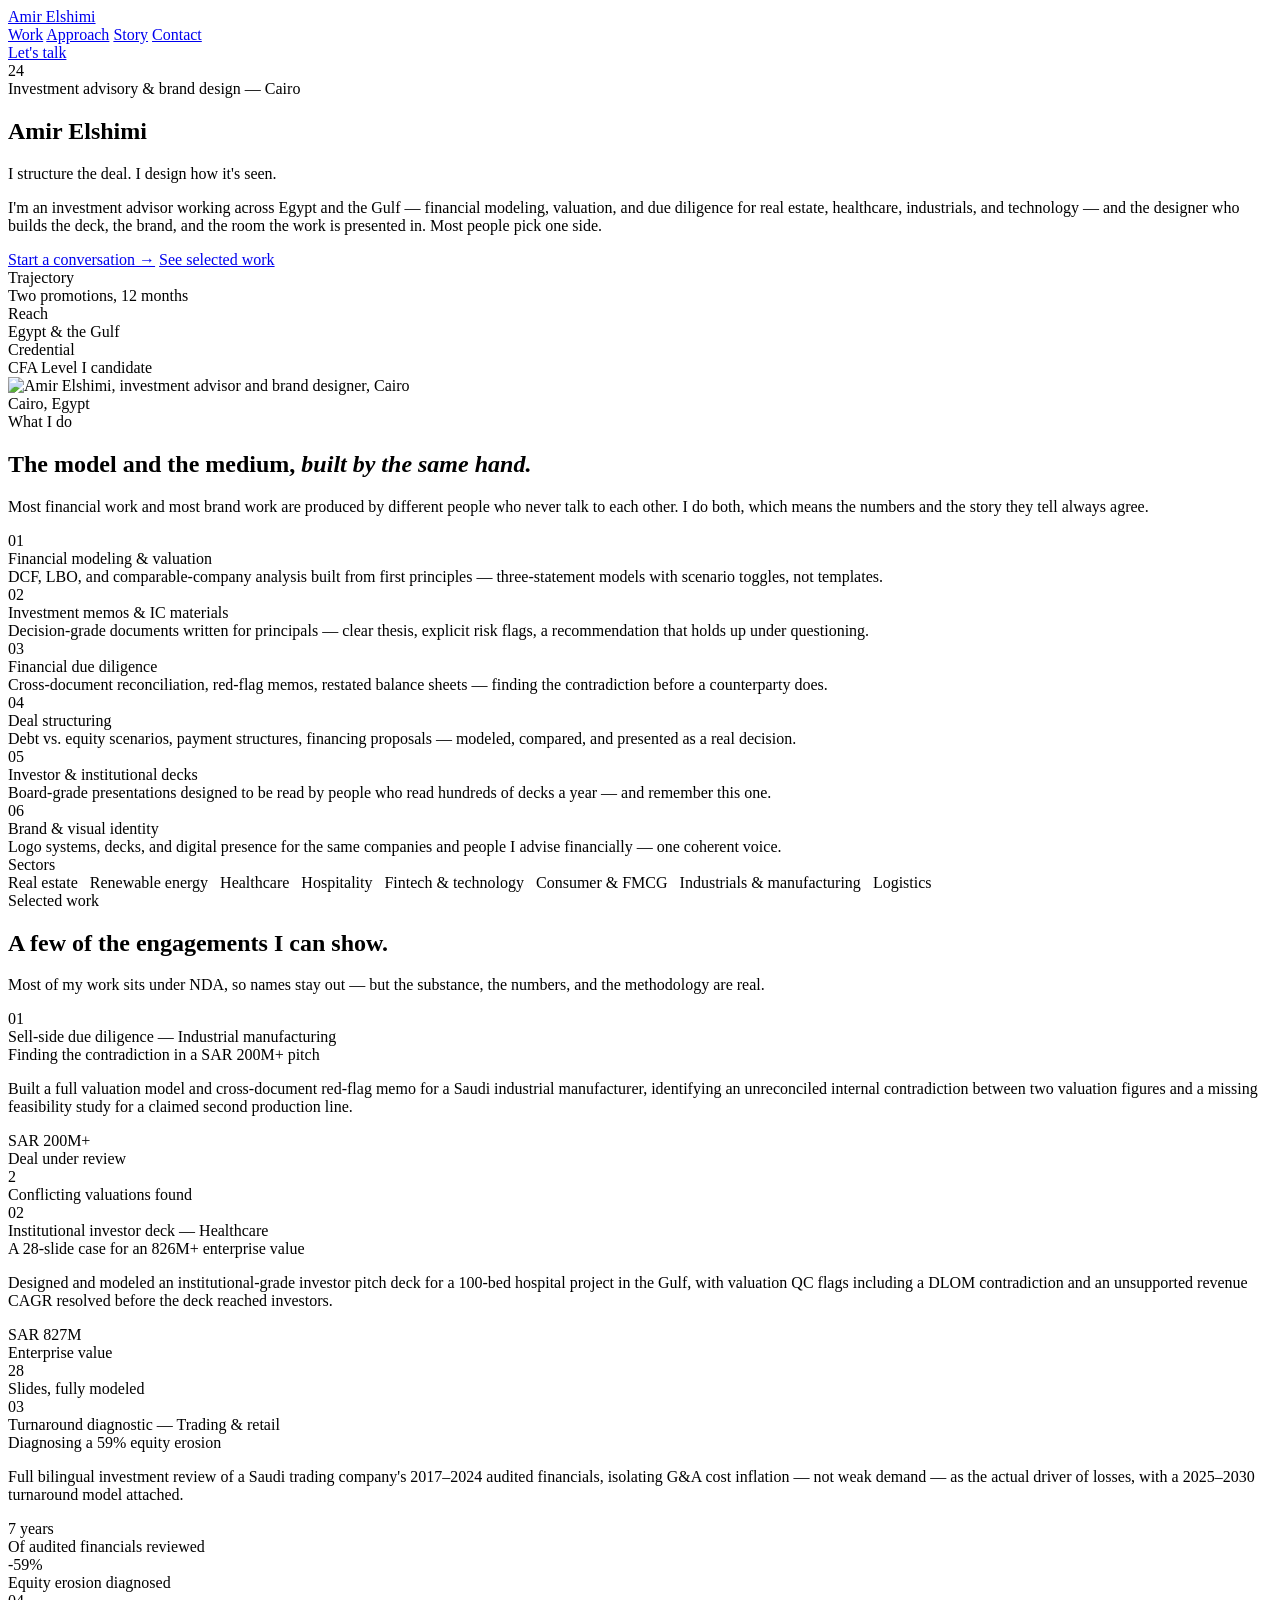
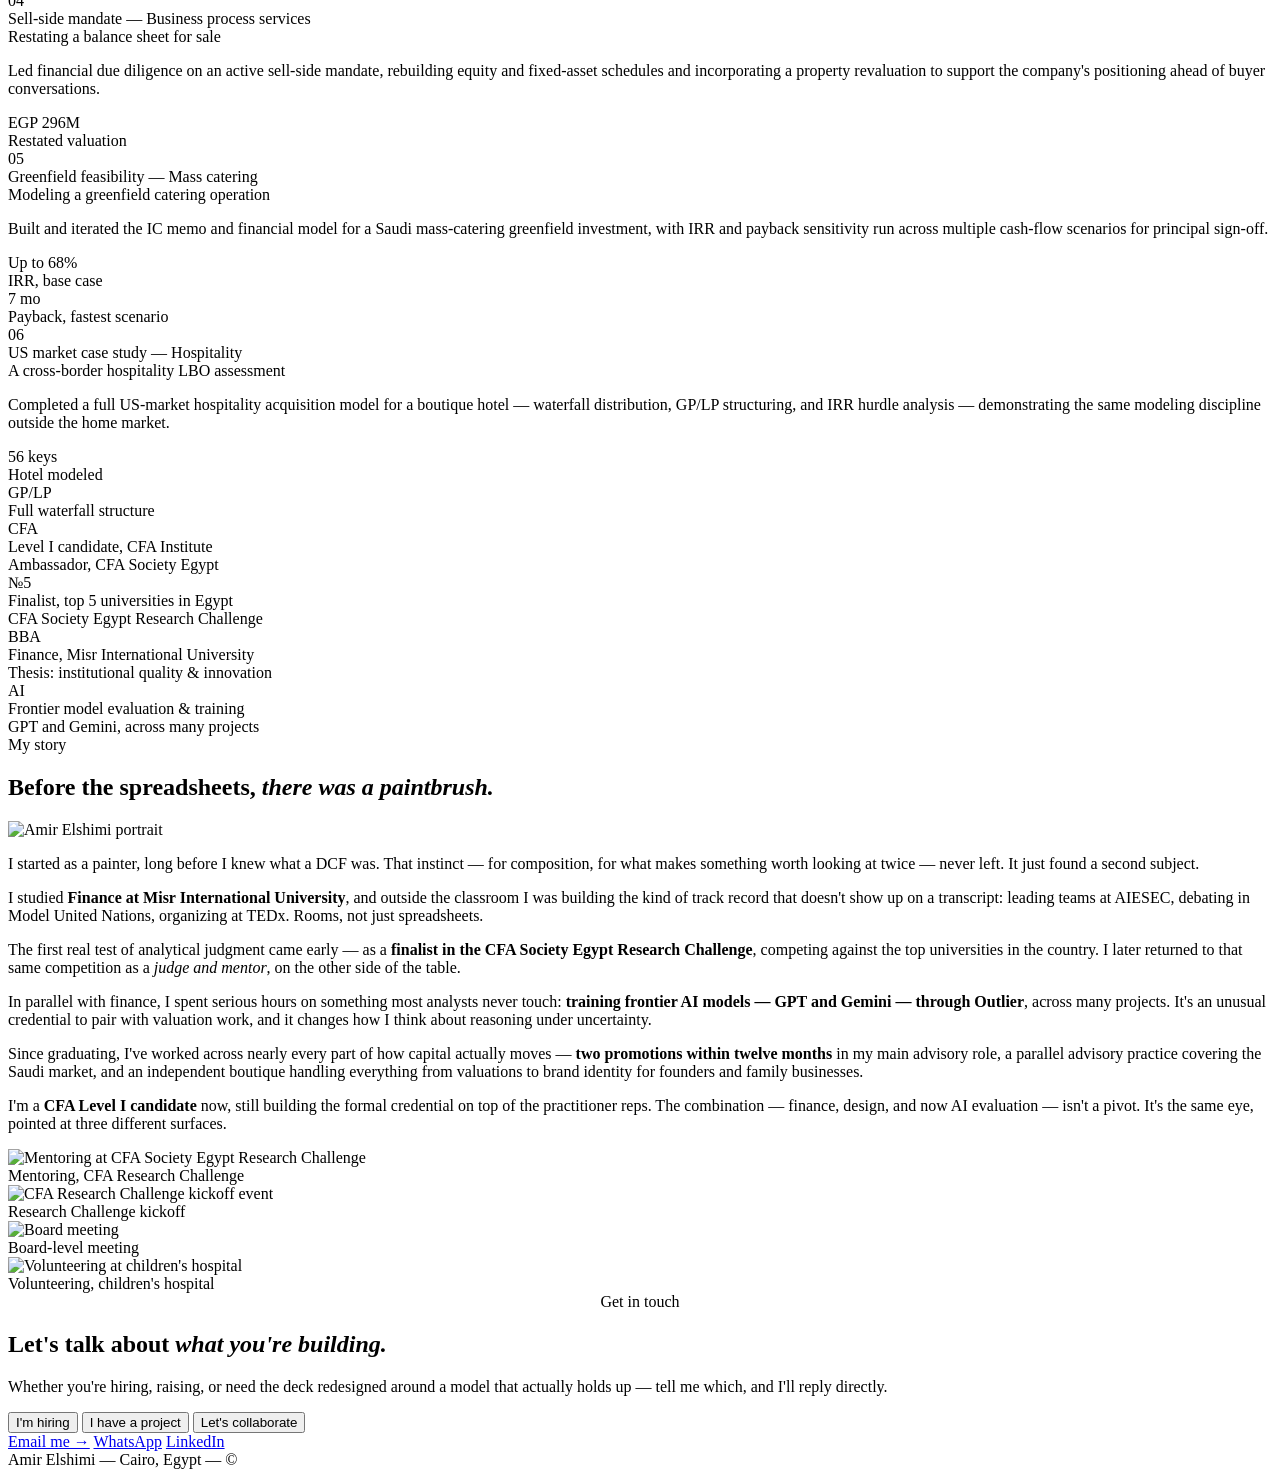
==== index.html @ 5083401e "Add files via upload" ====
<!DOCTYPE html>
<html lang="en">
<head>
<meta charset="UTF-8">
<meta name="viewport" content="width=device-width, initial-scale=1.0">
<title>Amir Elshimi — Investment Advisory & Brand Design</title>
<meta name="description" content="Amir Elshimi — investment advisor and brand designer based in Cairo. Financial modeling, valuation, due diligence, and visual identity for the same deliverable. CFA Level I candidate.">
<meta property="og:title" content="Amir Elshimi — Investment Advisory & Brand Design">
<meta property="og:description" content="I structure the deal. I design how it's seen.">
<meta property="og:image" content="assets/img/hero-main.jpg">
<meta name="theme-color" content="#0B1F17">
<link rel="stylesheet" href="assets/style.css">
<script type="application/ld+json">
{
  "@context": "https://schema.org",
  "@type": "Person",
  "name": "Amir Elshimi",
  "jobTitle": "Senior Investment Advisor & Brand Designer",
  "url": "https://amirelshimi.com",
  "image": "assets/img/hero-main.jpg",
  "alumniOf": "Misr International University",
  "knowsAbout": ["Financial Modeling", "Valuation", "Investment Due Diligence", "Brand Design", "CFA"],
  "address": { "@type": "PostalAddress", "addressLocality": "Cairo", "addressCountry": "EG" }
}
</script>
</head>
<body>

<div class="grain"></div>

<header class="site-nav" id="siteNav">
  <div class="wrap nav-inner">
    <a href="#top" class="nav-mark">Amir Elshimi</a>
    <nav class="nav-links">
      <a href="#work">Work</a>
      <a href="#approach">Approach</a>
      <a href="#story">Story</a>
      <a href="#contact">Contact</a>
    </nav>
    <a href="#contact" class="nav-cta">Let's talk</a>
  </div>
</header>

<!-- ============================= HERO ============================= -->
<section class="hero" id="top">
  <div class="hero-ghost-num">24</div>
  <div class="wrap hero-grid">
    <div class="hero-copy">
      <div class="hero-eyebrow reveal">Investment advisory &amp; brand design — Cairo</div>
      <h1 class="hero-name">
        <span class="line"><span>Amir</span></span>
        <span class="line"><span>Elshimi</span></span>
      </h1>
      <p class="hero-sub reveal">I structure the deal. I design how it's seen.</p>
      <p class="hero-desc reveal">
        I'm an investment advisor working across Egypt and the Gulf — financial
        modeling, valuation, and due diligence for real estate, healthcare,
        industrials, and technology — and the designer who builds the deck,
        the brand, and the room the work is presented in. Most people pick one side.
      </p>
      <div class="hero-actions reveal">
        <a href="#contact" class="btn-primary">Start a conversation →</a>
        <a href="#work" class="btn-ghost">See selected work</a>
      </div>
      <div class="hero-stats reveal">
        <div class="hero-stat">
          <div class="hero-stat-label">Trajectory</div>
          <div class="hero-stat-value">Two promotions, 12 months</div>
        </div>
        <div class="hero-stat">
          <div class="hero-stat-label">Reach</div>
          <div class="hero-stat-value">Egypt &amp; the Gulf</div>
        </div>
        <div class="hero-stat">
          <div class="hero-stat-label">Credential</div>
          <div class="hero-stat-value">CFA Level I candidate</div>
        </div>
      </div>
    </div>

    <div class="hero-photo-wrap reveal" id="heroPhotoWrap">
      <div class="hero-photo-frame" id="heroPhotoFrame">
        <img src="assets/img/hero-main.jpg" alt="Amir Elshimi, investment advisor and brand designer, Cairo">
        <div class="frame-edge"></div>
      </div>
      <div class="hero-photo-tag">Cairo, Egypt</div>
    </div>
  </div>
</section>

<!-- ============================= WHAT I DO ============================= -->
<section id="approach">
  <div class="wrap">
    <div class="section-label reveal">What I do</div>
    <h2 class="section-title reveal">The model and the medium, <em>built by the same hand.</em></h2>
    <p class="section-intro reveal">
      Most financial work and most brand work are produced by different people who never
      talk to each other. I do both, which means the numbers and the story they tell
      always agree.
    </p>

    <div class="capability-grid reveal">
      <div class="cap-card">
        <div class="cap-num">01</div>
        <div class="cap-title">Financial modeling &amp; valuation</div>
        <div class="cap-desc">DCF, LBO, and comparable-company analysis built from first principles — three-statement models with scenario toggles, not templates.</div>
      </div>
      <div class="cap-card">
        <div class="cap-num">02</div>
        <div class="cap-title">Investment memos &amp; IC materials</div>
        <div class="cap-desc">Decision-grade documents written for principals — clear thesis, explicit risk flags, a recommendation that holds up under questioning.</div>
      </div>
      <div class="cap-card">
        <div class="cap-num">03</div>
        <div class="cap-title">Financial due diligence</div>
        <div class="cap-desc">Cross-document reconciliation, red-flag memos, restated balance sheets — finding the contradiction before a counterparty does.</div>
      </div>
      <div class="cap-card">
        <div class="cap-num">04</div>
        <div class="cap-title">Deal structuring</div>
        <div class="cap-desc">Debt vs. equity scenarios, payment structures, financing proposals — modeled, compared, and presented as a real decision.</div>
      </div>
      <div class="cap-card">
        <div class="cap-num">05</div>
        <div class="cap-title">Investor &amp; institutional decks</div>
        <div class="cap-desc">Board-grade presentations designed to be read by people who read hundreds of decks a year — and remember this one.</div>
      </div>
      <div class="cap-card">
        <div class="cap-num">06</div>
        <div class="cap-title">Brand &amp; visual identity</div>
        <div class="cap-desc">Logo systems, decks, and digital presence for the same companies and people I advise financially — one coherent voice.</div>
      </div>
    </div>

    <div class="sector-row reveal">
      <div style="width:100%">
        <div class="sector-row-heading">Sectors</div>
        <div style="display:flex; flex-wrap:wrap; gap:12px;">
          <span class="sector-chip">Real estate</span>
          <span class="sector-chip">Renewable energy</span>
          <span class="sector-chip">Healthcare</span>
          <span class="sector-chip">Hospitality</span>
          <span class="sector-chip">Fintech &amp; technology</span>
          <span class="sector-chip">Consumer &amp; FMCG</span>
          <span class="sector-chip">Industrials &amp; manufacturing</span>
          <span class="sector-chip">Logistics</span>
        </div>
      </div>
    </div>
  </div>
</section>

<!-- ============================= SELECTED WORK ============================= -->
<section id="work" class="work-section">
  <div class="wrap">
    <div class="section-label reveal">Selected work</div>
    <h2 class="section-title reveal">A few of the engagements I can show.</h2>
    <p class="section-intro reveal">
      Most of my work sits under NDA, so names stay out — but the substance,
      the numbers, and the methodology are real.
    </p>

    <div class="work-grid">
      <div class="work-row reveal">
        <div class="work-index">01</div>
        <div class="work-meta">
          <div class="work-tag">Sell-side due diligence — Industrial manufacturing</div>
          <div class="work-title">Finding the contradiction in a SAR 200M+ pitch</div>
        </div>
        <div class="work-body">
          <p class="work-desc">Built a full valuation model and cross-document red-flag memo for a Saudi industrial manufacturer, identifying an unreconciled internal contradiction between two valuation figures and a missing feasibility study for a claimed second production line.</p>
          <div class="work-figures">
            <div><div class="work-figure-num">SAR 200M+</div><div class="work-figure-label">Deal under review</div></div>
            <div><div class="work-figure-num">2</div><div class="work-figure-label">Conflicting valuations found</div></div>
          </div>
        </div>
      </div>

      <div class="work-row reveal">
        <div class="work-index">02</div>
        <div class="work-meta">
          <div class="work-tag">Institutional investor deck — Healthcare</div>
          <div class="work-title">A 28-slide case for an 826M+ enterprise value</div>
        </div>
        <div class="work-body">
          <p class="work-desc">Designed and modeled an institutional-grade investor pitch deck for a 100-bed hospital project in the Gulf, with valuation QC flags including a DLOM contradiction and an unsupported revenue CAGR resolved before the deck reached investors.</p>
          <div class="work-figures">
            <div><div class="work-figure-num">SAR 827M</div><div class="work-figure-label">Enterprise value</div></div>
            <div><div class="work-figure-num">28</div><div class="work-figure-label">Slides, fully modeled</div></div>
          </div>
        </div>
      </div>

      <div class="work-row reveal">
        <div class="work-index">03</div>
        <div class="work-meta">
          <div class="work-tag">Turnaround diagnostic — Trading &amp; retail</div>
          <div class="work-title">Diagnosing a 59% equity erosion</div>
        </div>
        <div class="work-body">
          <p class="work-desc">Full bilingual investment review of a Saudi trading company's 2017–2024 audited financials, isolating G&amp;A cost inflation — not weak demand — as the actual driver of losses, with a 2025–2030 turnaround model attached.</p>
          <div class="work-figures">
            <div><div class="work-figure-num">7 years</div><div class="work-figure-label">Of audited financials reviewed</div></div>
            <div><div class="work-figure-num">-59%</div><div class="work-figure-label">Equity erosion diagnosed</div></div>
          </div>
        </div>
      </div>

      <div class="work-row reveal">
        <div class="work-index">04</div>
        <div class="work-meta">
          <div class="work-tag">Sell-side mandate — Business process services</div>
          <div class="work-title">Restating a balance sheet for sale</div>
        </div>
        <div class="work-body">
          <p class="work-desc">Led financial due diligence on an active sell-side mandate, rebuilding equity and fixed-asset schedules and incorporating a property revaluation to support the company's positioning ahead of buyer conversations.</p>
          <div class="work-figures">
            <div><div class="work-figure-num">EGP 296M</div><div class="work-figure-label">Restated valuation</div></div>
          </div>
        </div>
      </div>

      <div class="work-row reveal">
        <div class="work-index">05</div>
        <div class="work-meta">
          <div class="work-tag">Greenfield feasibility — Mass catering</div>
          <div class="work-title">Modeling a greenfield catering operation</div>
        </div>
        <div class="work-body">
          <p class="work-desc">Built and iterated the IC memo and financial model for a Saudi mass-catering greenfield investment, with IRR and payback sensitivity run across multiple cash-flow scenarios for principal sign-off.</p>
          <div class="work-figures">
            <div><div class="work-figure-num">Up to 68%</div><div class="work-figure-label">IRR, base case</div></div>
            <div><div class="work-figure-num">7 mo</div><div class="work-figure-label">Payback, fastest scenario</div></div>
          </div>
        </div>
      </div>

      <div class="work-row reveal">
        <div class="work-index">06</div>
        <div class="work-meta">
          <div class="work-tag">US market case study — Hospitality</div>
          <div class="work-title">A cross-border hospitality LBO assessment</div>
        </div>
        <div class="work-body">
          <p class="work-desc">Completed a full US-market hospitality acquisition model for a boutique hotel — waterfall distribution, GP/LP structuring, and IRR hurdle analysis — demonstrating the same modeling discipline outside the home market.</p>
          <div class="work-figures">
            <div><div class="work-figure-num">56 keys</div><div class="work-figure-label">Hotel modeled</div></div>
            <div><div class="work-figure-num">GP/LP</div><div class="work-figure-label">Full waterfall structure</div></div>
          </div>
        </div>
      </div>
    </div>
  </div>
</section>

<!-- ============================= CREDENTIALS ============================= -->
<section class="cred-strip">
  <div class="wrap">
    <div class="cred-row">
      <div class="cred-item reveal">
        <div class="cred-icon">CFA</div>
        <div class="cred-text">Level I candidate, CFA Institute<br>Ambassador, CFA Society Egypt</div>
      </div>
      <div class="cred-item reveal">
        <div class="cred-icon">№5</div>
        <div class="cred-text">Finalist, top 5 universities in Egypt<br>CFA Society Egypt Research Challenge</div>
      </div>
      <div class="cred-item reveal">
        <div class="cred-icon">BBA</div>
        <div class="cred-text">Finance, Misr International University<br>Thesis: institutional quality &amp; innovation</div>
      </div>
      <div class="cred-item reveal">
        <div class="cred-icon">AI</div>
        <div class="cred-text">Frontier model evaluation &amp; training<br>GPT and Gemini, across many projects</div>
      </div>
    </div>
  </div>
</section>

<!-- ============================= STORY ============================= -->
<section id="story" class="story-section">
  <div class="wrap">
    <div class="section-label reveal">My story</div>
    <h2 class="section-title reveal">Before the spreadsheets, <em>there was a paintbrush.</em></h2>

    <div class="story-layout">
      <div class="story-photo reveal">
        <img src="assets/img/portrait-crossed-arms.jpg" alt="Amir Elshimi portrait">
      </div>
      <div class="story-text reveal">
        <p>I started as a painter, long before I knew what a DCF was. That instinct — for composition, for what makes something worth looking at twice — never left. It just found a second subject.</p>
        <p>I studied <strong>Finance at Misr International University</strong>, and outside the classroom I was building the kind of track record that doesn't show up on a transcript: leading teams at AIESEC, debating in Model United Nations, organizing at TEDx. Rooms, not just spreadsheets.</p>
        <p>The first real test of analytical judgment came early — as a <strong>finalist in the CFA Society Egypt Research Challenge</strong>, competing against the top universities in the country. I later returned to that same competition as a <em>judge and mentor</em>, on the other side of the table.</p>
        <p>In parallel with finance, I spent serious hours on something most analysts never touch: <strong>training frontier AI models — GPT and Gemini — through Outlier</strong>, across many projects. It's an unusual credential to pair with valuation work, and it changes how I think about reasoning under uncertainty.</p>
        <p>Since graduating, I've worked across nearly every part of how capital actually moves — <strong>two promotions within twelve months</strong> in my main advisory role, a parallel advisory practice covering the Saudi market, and an independent boutique handling everything from valuations to brand identity for founders and family businesses.</p>
        <p>I'm a <strong>CFA Level I candidate</strong> now, still building the formal credential on top of the practitioner reps. The combination — finance, design, and now AI evaluation — isn't a pivot. It's the same eye, pointed at three different surfaces.</p>
      </div>
    </div>

    <div class="story-gallery">
      <div>
        <img src="assets/img/story-cfa-mentor.jpg" alt="Mentoring at CFA Society Egypt Research Challenge">
        <div class="story-gallery-cap">Mentoring, CFA Research Challenge</div>
      </div>
      <div>
        <img src="assets/img/story-cfa-kickoff.jpg" alt="CFA Research Challenge kickoff event">
        <div class="story-gallery-cap">Research Challenge kickoff</div>
      </div>
      <div>
        <img src="assets/img/story-board-meeting.jpg" alt="Board meeting">
        <div class="story-gallery-cap">Board-level meeting</div>
      </div>
      <div>
        <img src="assets/img/story-volunteer.jpg" alt="Volunteering at children's hospital">
        <div class="story-gallery-cap">Volunteering, children's hospital</div>
      </div>
    </div>
  </div>
</section>

<!-- ============================= CONTACT ============================= -->
<section class="contact-section" id="contact">
  <div class="wrap">
    <div class="section-label reveal" style="justify-content:center; display:flex;">Get in touch</div>
    <h2 class="contact-title reveal">Let's talk about <em>what you're building.</em></h2>
    <p class="contact-sub reveal">Whether you're hiring, raising, or need the deck redesigned around a model that actually holds up — tell me which, and I'll reply directly.</p>

    <div class="intent-row reveal">
      <button class="intent-btn" data-intent="hiring">I'm hiring</button>
      <button class="intent-btn" data-intent="project">I have a project</button>
      <button class="intent-btn" data-intent="collab">Let's collaborate</button>
    </div>

    <div class="contact-actions reveal">
      <a href="mailto:amirelshimi.eg@gmail.com" class="btn-primary" id="emailBtn">Email me →</a>
      <a href="https://wa.me/201015915597" class="btn-ghost" target="_blank" rel="noopener">WhatsApp</a>
      <a href="https://www.linkedin.com/in/amir-elshimi-306a02215" class="btn-ghost" target="_blank" rel="noopener">LinkedIn</a>
    </div>
  </div>
</section>

<footer>
  <div class="wrap">
    Amir Elshimi — Cairo, Egypt — © <span id="year"></span>
  </div>
</footer>

<script src="assets/main.js"></script>
</body>
</html>
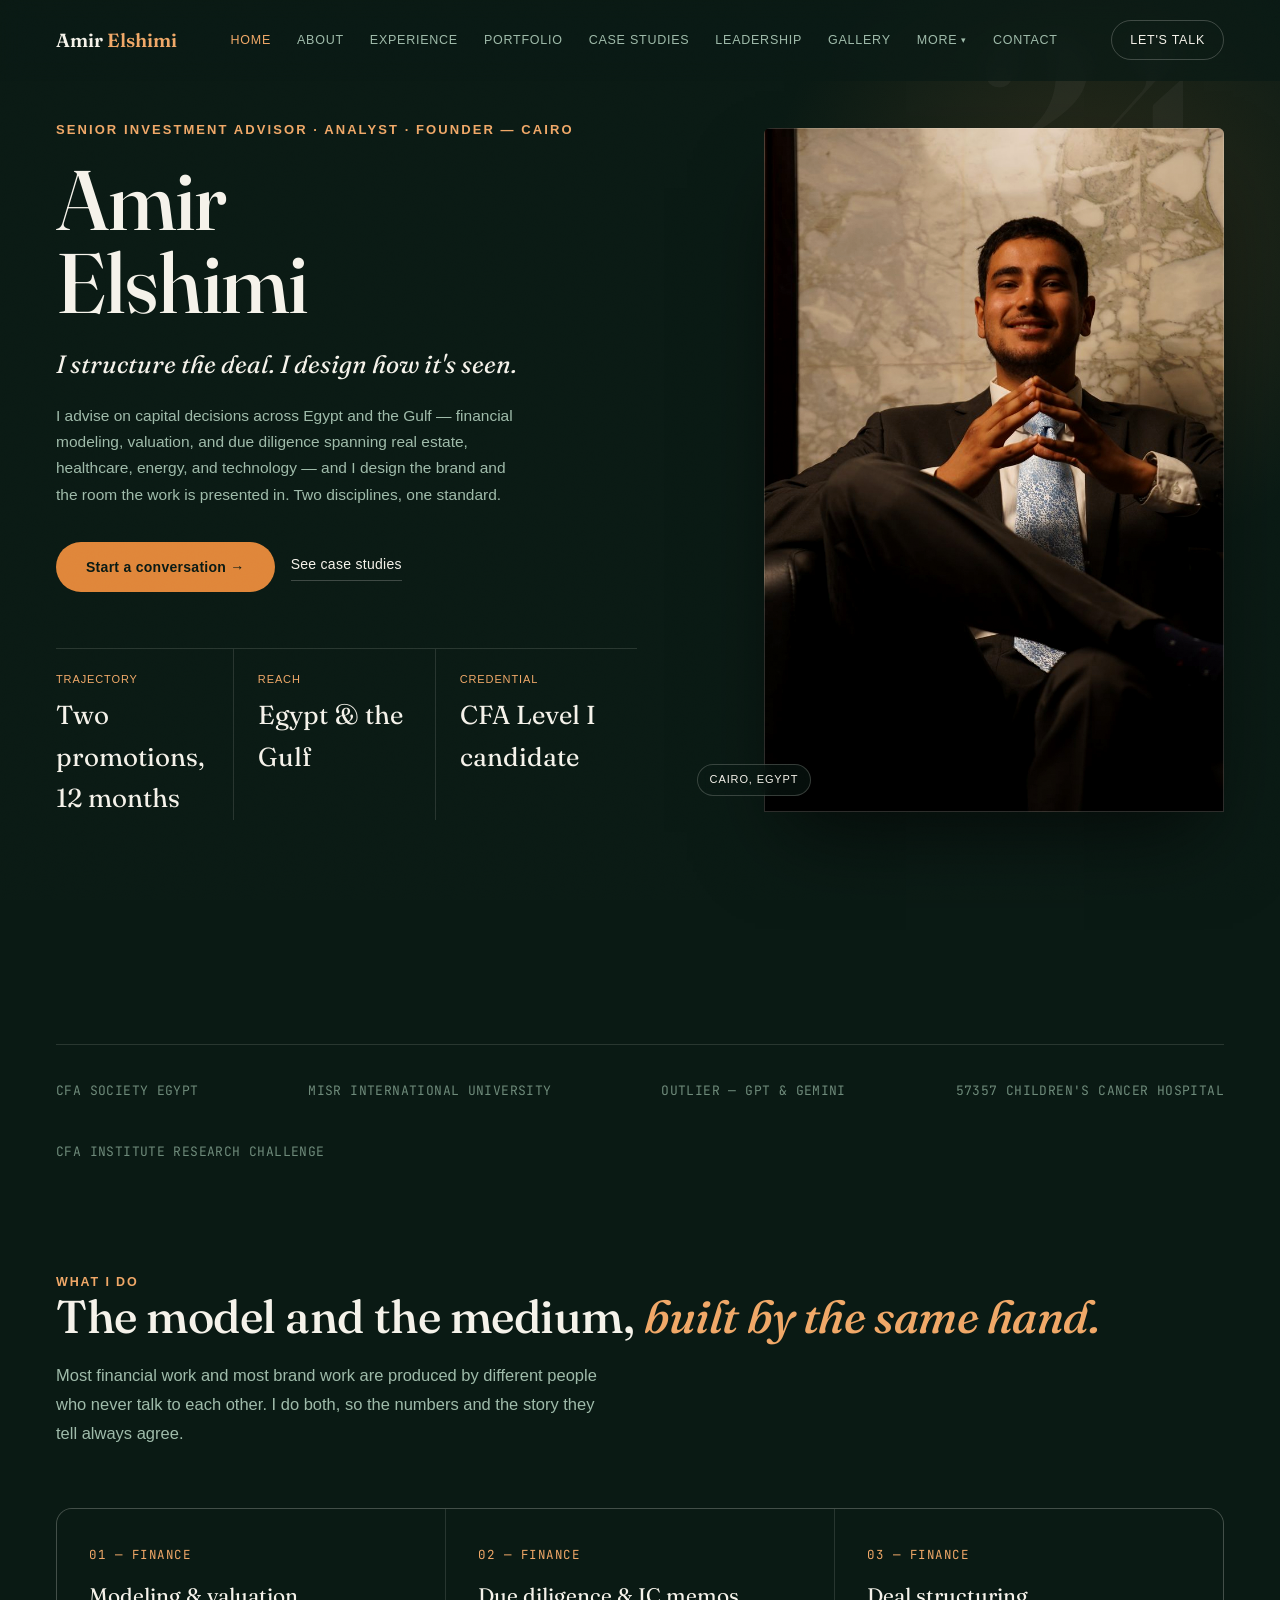
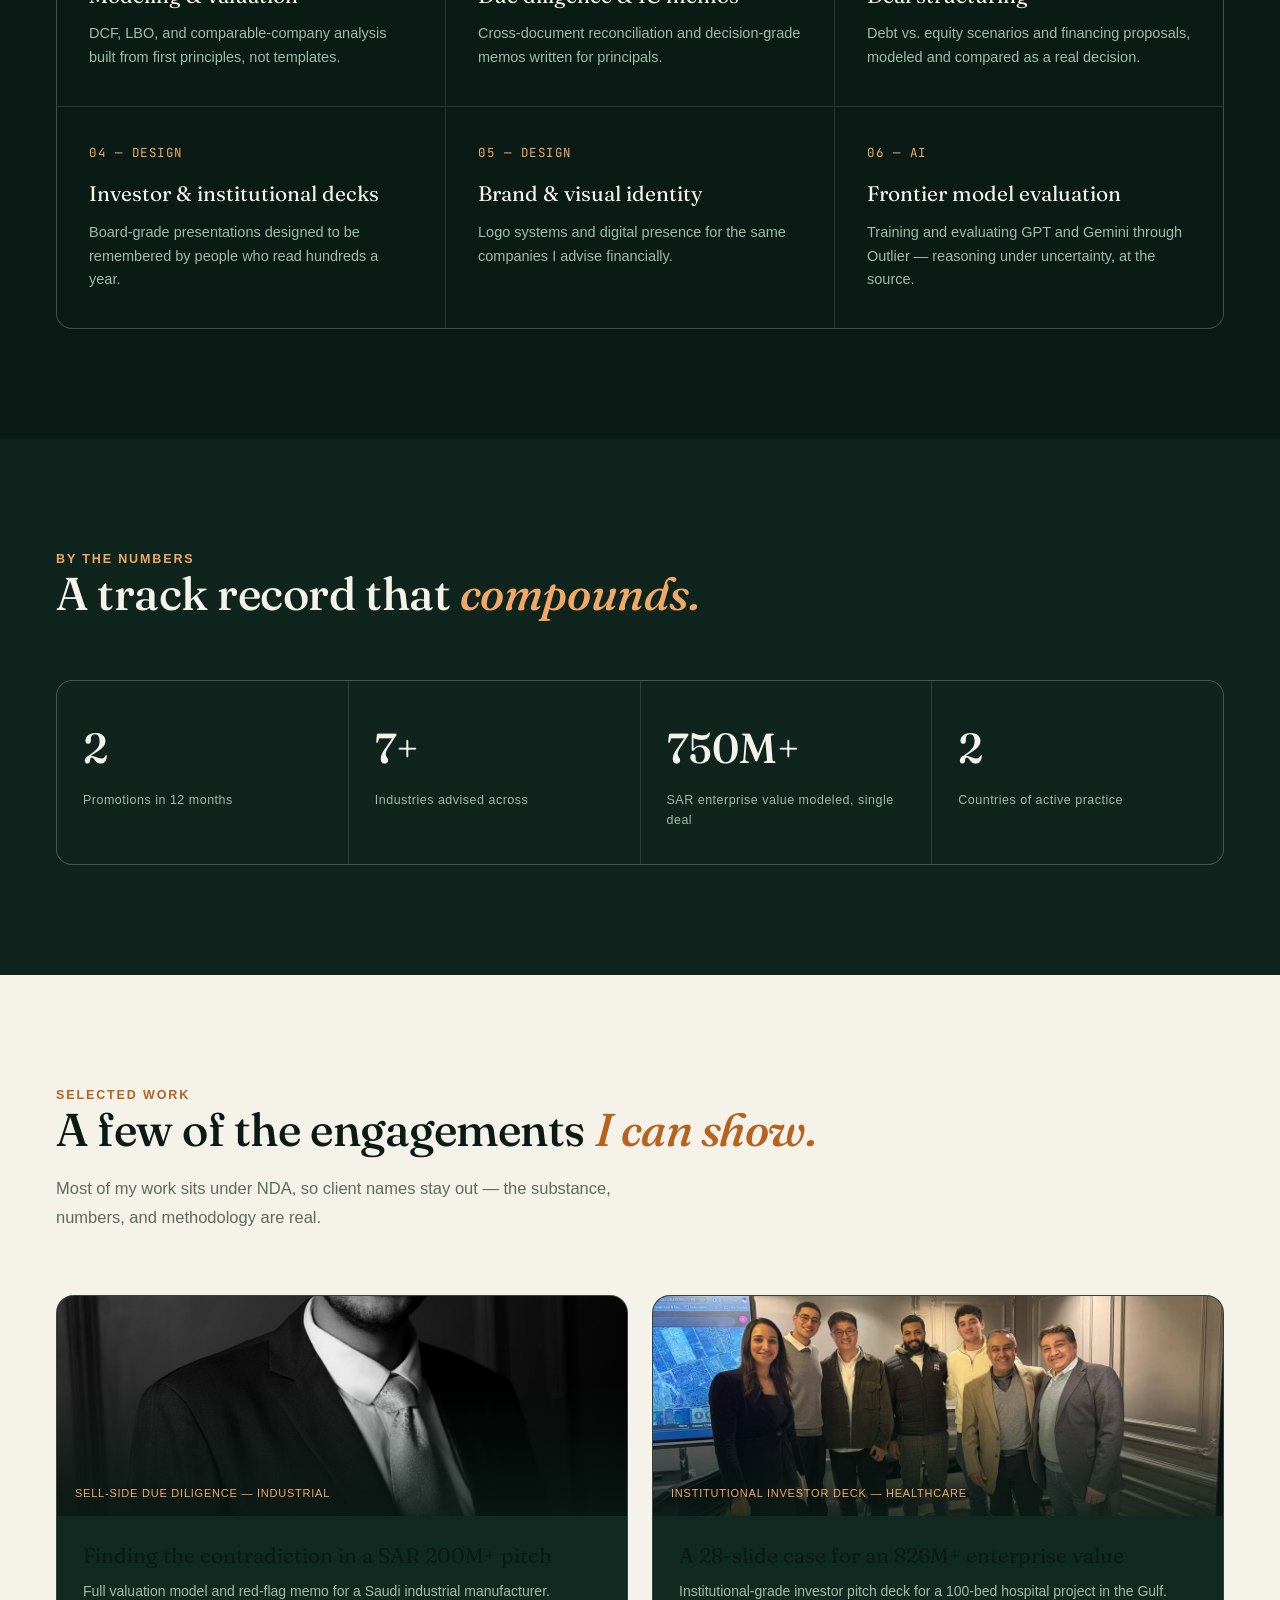
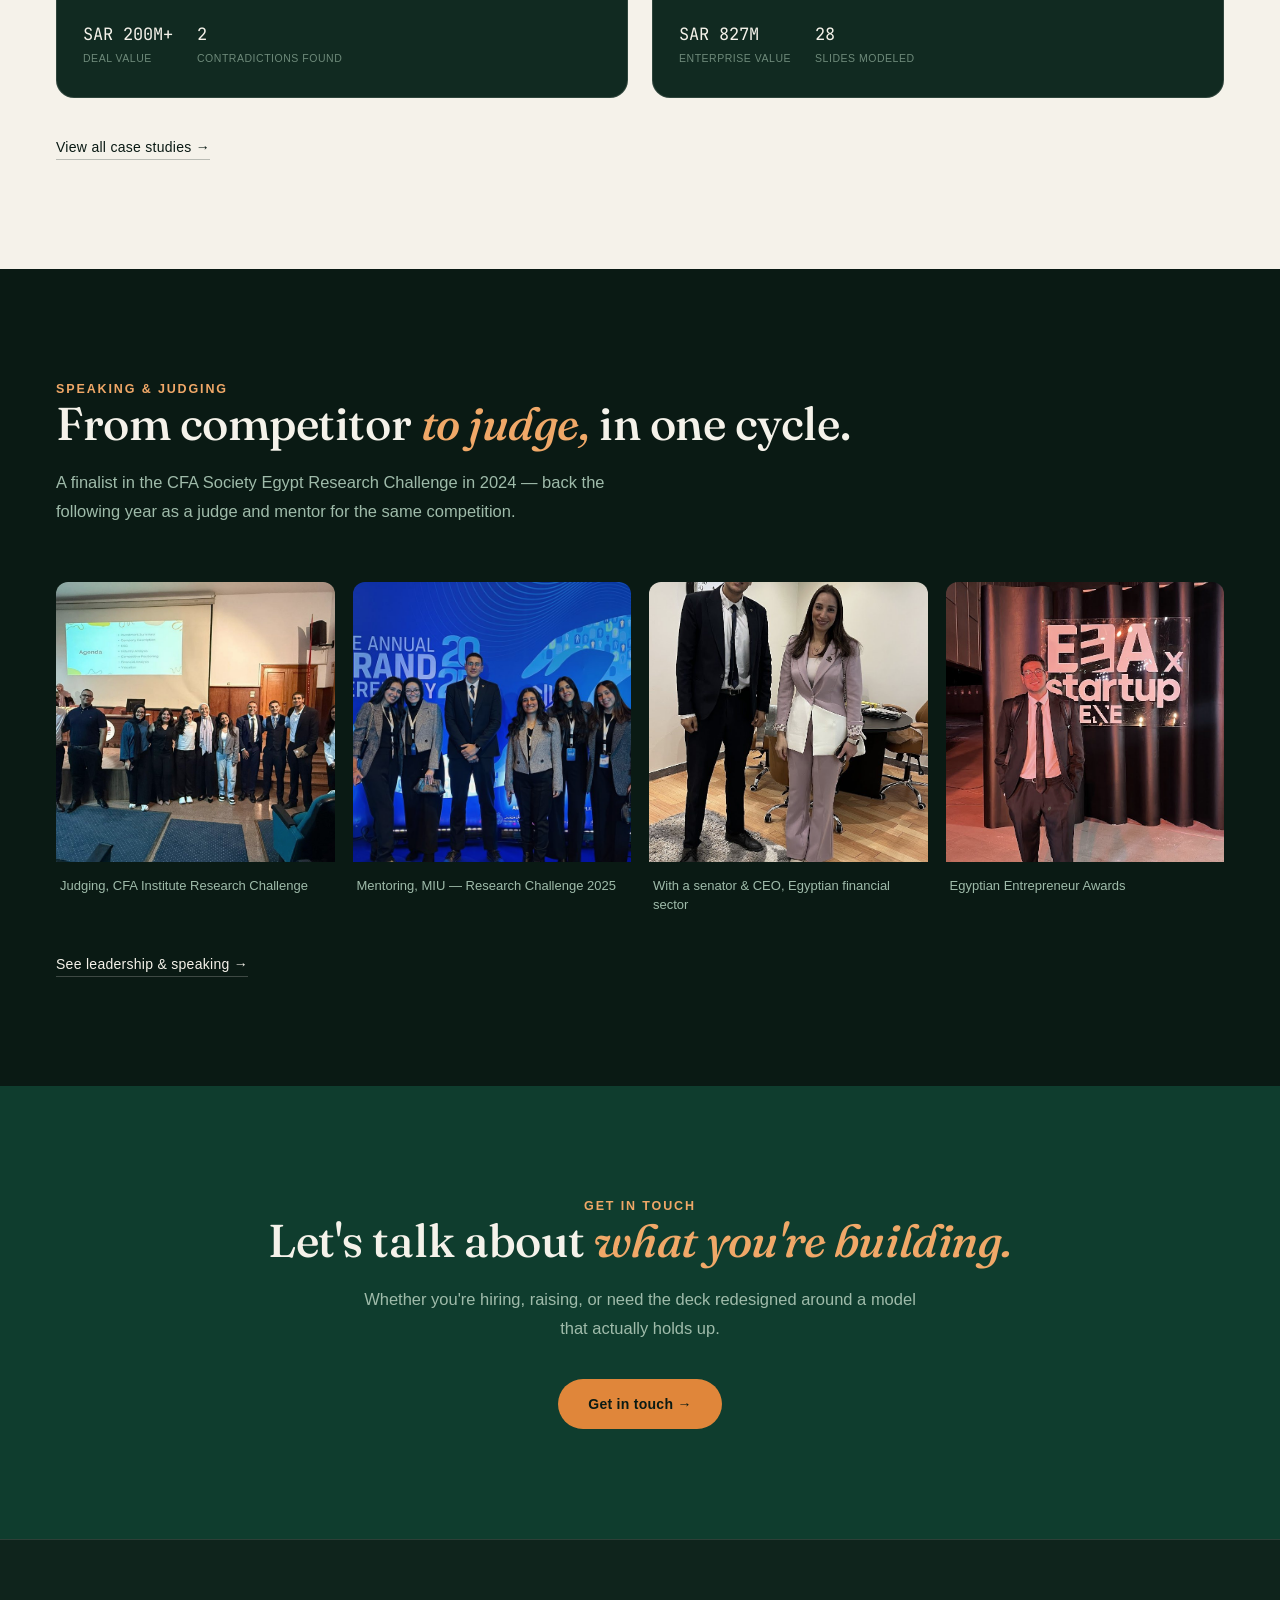
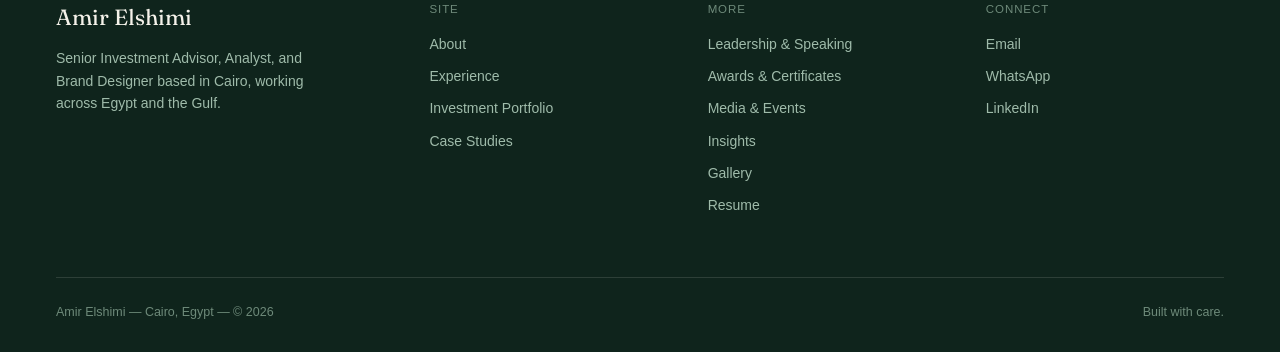
==== commit e28f046b: "Add files via upload" ====
--- a/index.html
+++ b/index.html
@@ -3,26 +3,64 @@
 <head>
 <meta charset="UTF-8">
 <meta name="viewport" content="width=device-width, initial-scale=1.0">
-<title>Amir Elshimi — Investment Advisory & Brand Design</title>
-<meta name="description" content="Amir Elshimi — investment advisor and brand designer based in Cairo. Financial modeling, valuation, due diligence, and visual identity for the same deliverable. CFA Level I candidate.">
-<meta property="og:title" content="Amir Elshimi — Investment Advisory & Brand Design">
+<title>Amir Elshimi — Senior Investment Advisor, Analyst &amp; Founder</title>
+<meta name="description" content="Amir Elshimi — Senior Investment Advisor and brand designer based in Cairo, working across Egypt and the Gulf. Financial modeling, valuation, due diligence, and the visual identity behind the same deals.">
+<meta property="og:title" content="Amir Elshimi — Investment Advisor, Analyst &amp; Founder">
 <meta property="og:description" content="I structure the deal. I design how it's seen.">
-<meta property="og:image" content="assets/img/hero-main.jpg">
-<meta name="theme-color" content="#0B1F17">
-<link rel="stylesheet" href="assets/style.css">
+<meta property="og:image" content="assets/img/hero/hero-main.jpg">
+<meta name="theme-color" content="#0A1A14">
+<link rel="stylesheet" href="assets/css/core.css">
 <script type="application/ld+json">
 {
   "@context": "https://schema.org",
   "@type": "Person",
   "name": "Amir Elshimi",
-  "jobTitle": "Senior Investment Advisor & Brand Designer",
+  "jobTitle": "Senior Investment Advisor",
   "url": "https://amirelshimi.com",
-  "image": "assets/img/hero-main.jpg",
+  "image": "assets/img/hero/hero-main.jpg",
   "alumniOf": "Misr International University",
   "knowsAbout": ["Financial Modeling", "Valuation", "Investment Due Diligence", "Brand Design", "CFA"],
   "address": { "@type": "PostalAddress", "addressLocality": "Cairo", "addressCountry": "EG" }
 }
 </script>
+<style>
+/* ===== Home-page-specific styles ===== */
+.hero{ position:relative; min-height:100vh; display:flex; align-items:center; padding-top:120px; overflow:hidden; }
+.hero::before{ content:""; position:absolute; top:-10%; right:-15%; width:60%; height:70%; background: radial-gradient(circle, var(--amber-glow), transparent 65%); pointer-events:none; z-index:0; }
+.hero-grid{ position:relative; z-index:2; display:grid; grid-template-columns: 1.05fr 0.95fr; align-items:center; gap:24px; width:100%; }
+.hero-copy{ padding-right:20px; }
+.hero-eyebrow{ font-size:13px; letter-spacing:0.16em; text-transform:uppercase; color:var(--amber-soft); font-weight:600; opacity:0; transform:translateY(10px); transition: all 0.7s var(--ease); }
+.hero-name{ font-family:var(--font-display); font-weight:500; font-size: clamp(50px, 6.6vw, 86px); line-height:0.98; letter-spacing:-0.01em; margin-top:18px; }
+.hero-name .line{ display:block; overflow:hidden; }
+.hero-name .line span{ display:block; transform:translateY(110%); transition:transform 0.9s var(--ease); }
+.hero-sub{ font-family:var(--font-display); font-style:italic; font-weight:400; font-size: clamp(19px, 2vw, 25px); opacity:0; margin-top:22px; max-width:480px; line-height:1.45; transform:translateY(10px); transition: all 0.9s var(--ease) 0.15s; }
+.hero-desc{ margin-top:20px; max-width:460px; color: var(--sage); font-size:15.5px; line-height:1.7; opacity:0; transform:translateY(10px); transition: all 0.9s var(--ease) 0.15s; }
+.hero-actions{ margin-top:34px; display:flex; gap:16px; align-items:center; opacity:0; transform:translateY(10px); transition: all 0.9s var(--ease) 0.15s; flex-wrap:wrap; }
+.hero-stats{ opacity:0; transform:translateY(10px); transition: all 0.9s var(--ease) 0.15s; }
+.hero-photo-wrap{ position:relative; z-index:1; display:flex; justify-content:flex-end; align-items:flex-end; height:76vh; opacity:0; transform:translateY(28px); transition: all 1.1s var(--ease) 0.2s; }
+.hero-photo-frame{ position:relative; width:100%; max-width:460px; height:100%; border-radius: 6px 6px 0 0; overflow:hidden; box-shadow: 0 40px 80px -20px rgba(0,0,0,0.6); }
+.hero-photo-frame img{ width:100%; height:100%; object-fit:cover; object-position: top center; filter: saturate(1.02) contrast(1.04); }
+.hero-photo-frame::after{ content:""; position:absolute; inset:0; background: linear-gradient(115deg, transparent 30%, rgba(224,134,58,0.5) 48%, transparent 66%); transform: translateX(-120%); }
+.hero-photo-frame.sweep::after{ animation: sweep 1.3s cubic-bezier(.3,.8,.4,1) forwards; }
+@keyframes sweep{ to{ transform: translateX(120%); } }
+.hero-photo-frame .frame-edge{ position:absolute; inset:0; border:1px solid rgba(245,242,234,0.18); pointer-events:none; }
+.hero-photo-tag{ position:absolute; bottom:16px; left:16px; z-index:3; font-size:11px; letter-spacing:0.08em; text-transform:uppercase; background:rgba(10,26,20,0.55); padding:6px 12px; border-radius:100px; backdrop-filter: blur(6px); border:1px solid rgba(245,242,234,0.2); }
+.hero-ghost-num{ position:absolute; top:0; right:6%; font-family:var(--font-display); font-weight:600; font-size: clamp(140px, 17vw, 240px); color: rgba(245,242,234,0.045); line-height:1; z-index:0; user-select:none; letter-spacing:-0.04em; }
+
+/* org trust strip */
+.org-strip{ display:flex; flex-wrap:wrap; gap:40px; align-items:center; justify-content:space-between; margin-top:64px; padding-top:36px; border-top:1px solid var(--line); }
+.org-item{ font-family:var(--font-mono); font-size:13px; color:var(--sage-dim); letter-spacing:0.03em; }
+
+/* work preview row */
+.work-preview-grid{ margin-top:60px; display:grid; grid-template-columns:repeat(3,1fr); gap:20px; }
+
+@media (max-width:980px){
+  .hero-grid{ grid-template-columns:1fr; }
+  .hero-photo-wrap{ height:48vh; margin-top:36px; justify-content:center; }
+  .hero-ghost-num{ display:none; }
+  .work-preview-grid{ grid-template-columns:1fr; }
+}
+</style>
 </head>
 <body>
 
@@ -30,14 +68,27 @@
 
 <header class="site-nav" id="siteNav">
   <div class="wrap nav-inner">
-    <a href="#top" class="nav-mark">Amir Elshimi</a>
-    <nav class="nav-links">
-      <a href="#work">Work</a>
-      <a href="#approach">Approach</a>
-      <a href="#story">Story</a>
-      <a href="#contact">Contact</a>
+    <a href="index.html" class="nav-mark">Amir <span>Elshimi</span></a>
+            <nav class="nav-links">
+      <a href="index.html" class="active">Home</a>
+      <a href="pages/about.html">About</a>
+      <a href="pages/experience.html">Experience</a>
+      <a href="pages/portfolio.html">Portfolio</a>
+      <a href="pages/case-studies.html">Case Studies</a>
+      <a href="pages/leadership.html">Leadership</a>
+      <a href="pages/gallery.html">Gallery</a>
+      <div class="nav-more">
+        <span class="nav-more-label">More</span>
+        <div class="nav-more-menu">
+        <a href="pages/awards.html">Awards</a>
+        <a href="pages/media.html">Media</a>
+        <a href="pages/insights.html">Insights</a>
+        <a href="pages/resume.html">Resume</a>
+        </div>
+      </div>
+      <a href="pages/contact.html">Contact</a>
     </nav>
-    <a href="#contact" class="nav-cta">Let's talk</a>
+    <a href="pages/contact.html" class="nav-cta">Let's talk</a>
   </div>
 </header>
 
@@ -46,41 +97,41 @@
   <div class="hero-ghost-num">24</div>
   <div class="wrap hero-grid">
     <div class="hero-copy">
-      <div class="hero-eyebrow reveal">Investment advisory &amp; brand design — Cairo</div>
+      <div class="hero-eyebrow">Senior Investment Advisor · Analyst · Founder — Cairo</div>
       <h1 class="hero-name">
         <span class="line"><span>Amir</span></span>
         <span class="line"><span>Elshimi</span></span>
       </h1>
-      <p class="hero-sub reveal">I structure the deal. I design how it's seen.</p>
-      <p class="hero-desc reveal">
-        I'm an investment advisor working across Egypt and the Gulf — financial
-        modeling, valuation, and due diligence for real estate, healthcare,
-        industrials, and technology — and the designer who builds the deck,
-        the brand, and the room the work is presented in. Most people pick one side.
+      <p class="hero-sub">I structure the deal. I design how it's seen.</p>
+      <p class="hero-desc">
+        I advise on capital decisions across Egypt and the Gulf — financial modeling,
+        valuation, and due diligence spanning real estate, healthcare, energy, and
+        technology — and I design the brand and the room the work is presented in.
+        Two disciplines, one standard.
       </p>
-      <div class="hero-actions reveal">
-        <a href="#contact" class="btn-primary">Start a conversation →</a>
-        <a href="#work" class="btn-ghost">See selected work</a>
-      </div>
-      <div class="hero-stats reveal">
-        <div class="hero-stat">
-          <div class="hero-stat-label">Trajectory</div>
-          <div class="hero-stat-value">Two promotions, 12 months</div>
-        </div>
-        <div class="hero-stat">
-          <div class="hero-stat-label">Reach</div>
-          <div class="hero-stat-value">Egypt &amp; the Gulf</div>
-        </div>
-        <div class="hero-stat">
-          <div class="hero-stat-label">Credential</div>
-          <div class="hero-stat-value">CFA Level I candidate</div>
-        </div>
-      </div>
-    </div>
-
-    <div class="hero-photo-wrap reveal" id="heroPhotoWrap">
+      <div class="hero-actions">
+        <a href="pages/contact.html" class="btn-primary">Start a conversation →</a>
+        <a href="pages/case-studies.html" class="btn-ghost">See case studies</a>
+      </div>
+      <div class="stat-strip hero-stats">
+        <div class="stat">
+          <div class="stat-label">Trajectory</div>
+          <div class="stat-value">Two promotions, 12 months</div>
+        </div>
+        <div class="stat">
+          <div class="stat-label">Reach</div>
+          <div class="stat-value">Egypt &amp; the Gulf</div>
+        </div>
+        <div class="stat">
+          <div class="stat-label">Credential</div>
+          <div class="stat-value">CFA Level I candidate</div>
+        </div>
+      </div>
+    </div>
+
+    <div class="hero-photo-wrap" id="heroPhotoWrap">
       <div class="hero-photo-frame" id="heroPhotoFrame">
-        <img src="assets/img/hero-main.jpg" alt="Amir Elshimi, investment advisor and brand designer, Cairo">
+        <img src="assets/img/hero/hero-main.jpg" alt="Amir Elshimi, Senior Investment Advisor, Cairo">
         <div class="frame-edge"></div>
       </div>
       <div class="hero-photo-tag">Cairo, Egypt</div>
@@ -88,263 +139,211 @@
   </div>
 </section>
 
+<!-- ============================= TRUST STRIP ============================= -->
+<section class="section-dark" style="padding:50px 0 0;">
+  <div class="wrap">
+    <div class="org-strip">
+      <div class="org-item">CFA SOCIETY EGYPT</div>
+      <div class="org-item">MISR INTERNATIONAL UNIVERSITY</div>
+      <div class="org-item">OUTLIER — GPT &amp; GEMINI</div>
+      <div class="org-item">57357 CHILDREN'S CANCER HOSPITAL</div>
+      <div class="org-item">CFA INSTITUTE RESEARCH CHALLENGE</div>
+    </div>
+  </div>
+</section>
+
 <!-- ============================= WHAT I DO ============================= -->
-<section id="approach">
-  <div class="wrap">
-    <div class="section-label reveal">What I do</div>
-    <h2 class="section-title reveal">The model and the medium, <em>built by the same hand.</em></h2>
-    <p class="section-intro reveal">
-      Most financial work and most brand work are produced by different people who never
-      talk to each other. I do both, which means the numbers and the story they tell
-      always agree.
-    </p>
-
-    <div class="capability-grid reveal">
-      <div class="cap-card">
-        <div class="cap-num">01</div>
-        <div class="cap-title">Financial modeling &amp; valuation</div>
-        <div class="cap-desc">DCF, LBO, and comparable-company analysis built from first principles — three-statement models with scenario toggles, not templates.</div>
-      </div>
-      <div class="cap-card">
-        <div class="cap-num">02</div>
-        <div class="cap-title">Investment memos &amp; IC materials</div>
-        <div class="cap-desc">Decision-grade documents written for principals — clear thesis, explicit risk flags, a recommendation that holds up under questioning.</div>
-      </div>
-      <div class="cap-card">
-        <div class="cap-num">03</div>
-        <div class="cap-title">Financial due diligence</div>
-        <div class="cap-desc">Cross-document reconciliation, red-flag memos, restated balance sheets — finding the contradiction before a counterparty does.</div>
-      </div>
-      <div class="cap-card">
-        <div class="cap-num">04</div>
-        <div class="cap-title">Deal structuring</div>
-        <div class="cap-desc">Debt vs. equity scenarios, payment structures, financing proposals — modeled, compared, and presented as a real decision.</div>
-      </div>
-      <div class="cap-card">
-        <div class="cap-num">05</div>
-        <div class="cap-title">Investor &amp; institutional decks</div>
-        <div class="cap-desc">Board-grade presentations designed to be read by people who read hundreds of decks a year — and remember this one.</div>
-      </div>
-      <div class="cap-card">
-        <div class="cap-num">06</div>
-        <div class="cap-title">Brand &amp; visual identity</div>
-        <div class="cap-desc">Logo systems, decks, and digital presence for the same companies and people I advise financially — one coherent voice.</div>
-      </div>
-    </div>
-
-    <div class="sector-row reveal">
-      <div style="width:100%">
-        <div class="sector-row-heading">Sectors</div>
-        <div style="display:flex; flex-wrap:wrap; gap:12px;">
-          <span class="sector-chip">Real estate</span>
-          <span class="sector-chip">Renewable energy</span>
-          <span class="sector-chip">Healthcare</span>
-          <span class="sector-chip">Hospitality</span>
-          <span class="sector-chip">Fintech &amp; technology</span>
-          <span class="sector-chip">Consumer &amp; FMCG</span>
-          <span class="sector-chip">Industrials &amp; manufacturing</span>
-          <span class="sector-chip">Logistics</span>
-        </div>
-      </div>
-    </div>
-  </div>
-</section>
-
-<!-- ============================= SELECTED WORK ============================= -->
-<section id="work" class="work-section">
-  <div class="wrap">
-    <div class="section-label reveal">Selected work</div>
-    <h2 class="section-title reveal">A few of the engagements I can show.</h2>
-    <p class="section-intro reveal">
-      Most of my work sits under NDA, so names stay out — but the substance,
-      the numbers, and the methodology are real.
-    </p>
-
-    <div class="work-grid">
-      <div class="work-row reveal">
-        <div class="work-index">01</div>
-        <div class="work-meta">
-          <div class="work-tag">Sell-side due diligence — Industrial manufacturing</div>
-          <div class="work-title">Finding the contradiction in a SAR 200M+ pitch</div>
-        </div>
-        <div class="work-body">
-          <p class="work-desc">Built a full valuation model and cross-document red-flag memo for a Saudi industrial manufacturer, identifying an unreconciled internal contradiction between two valuation figures and a missing feasibility study for a claimed second production line.</p>
-          <div class="work-figures">
-            <div><div class="work-figure-num">SAR 200M+</div><div class="work-figure-label">Deal under review</div></div>
-            <div><div class="work-figure-num">2</div><div class="work-figure-label">Conflicting valuations found</div></div>
+<section class="section-dark">
+  <div class="wrap">
+    <div class="eyebrow reveal">What I do</div>
+    <h2 class="h2 reveal">The model and the medium, <em>built by the same hand.</em></h2>
+    <p class="lead reveal">Most financial work and most brand work are produced by different people who never talk to each other. I do both, so the numbers and the story they tell always agree.</p>
+
+    <div class="grid-3 reveal">
+      <div class="cell">
+        <div class="cell-num">01 — FINANCE</div>
+        <div class="cell-title">Modeling &amp; valuation</div>
+        <div class="cell-desc">DCF, LBO, and comparable-company analysis built from first principles, not templates.</div>
+      </div>
+      <div class="cell">
+        <div class="cell-num">02 — FINANCE</div>
+        <div class="cell-title">Due diligence &amp; IC memos</div>
+        <div class="cell-desc">Cross-document reconciliation and decision-grade memos written for principals.</div>
+      </div>
+      <div class="cell">
+        <div class="cell-num">03 — FINANCE</div>
+        <div class="cell-title">Deal structuring</div>
+        <div class="cell-desc">Debt vs. equity scenarios and financing proposals, modeled and compared as a real decision.</div>
+      </div>
+      <div class="cell">
+        <div class="cell-num">04 — DESIGN</div>
+        <div class="cell-title">Investor &amp; institutional decks</div>
+        <div class="cell-desc">Board-grade presentations designed to be remembered by people who read hundreds a year.</div>
+      </div>
+      <div class="cell">
+        <div class="cell-num">05 — DESIGN</div>
+        <div class="cell-title">Brand &amp; visual identity</div>
+        <div class="cell-desc">Logo systems and digital presence for the same companies I advise financially.</div>
+      </div>
+      <div class="cell">
+        <div class="cell-num">06 — AI</div>
+        <div class="cell-title">Frontier model evaluation</div>
+        <div class="cell-desc">Training and evaluating GPT and Gemini through Outlier — reasoning under uncertainty, at the source.</div>
+      </div>
+    </div>
+  </div>
+</section>
+
+<!-- ============================= CAREER HIGHLIGHTS ============================= -->
+<section class="section-soft">
+  <div class="wrap">
+    <div class="eyebrow reveal">By the numbers</div>
+    <h2 class="h2 reveal">A track record that <em>compounds.</em></h2>
+
+    <div class="counter-row reveal">
+      <div class="counter-cell">
+        <div class="counter-num"><span data-count="2">0</span></div>
+        <div class="counter-label">Promotions in 12 months</div>
+      </div>
+      <div class="counter-cell">
+        <div class="counter-num"><span data-count="8" data-suffix="+">0</span></div>
+        <div class="counter-label">Industries advised across</div>
+      </div>
+      <div class="counter-cell">
+        <div class="counter-num"><span data-count="827" data-suffix="M+">0</span></div>
+        <div class="counter-label">SAR enterprise value modeled, single deal</div>
+      </div>
+      <div class="counter-cell">
+        <div class="counter-num"><span data-count="2" data-suffix="">0</span></div>
+        <div class="counter-label">Countries of active practice</div>
+      </div>
+    </div>
+  </div>
+</section>
+
+<!-- ============================= FEATURED CASE STUDIES ============================= -->
+<section class="section-paper">
+  <div class="wrap">
+    <div class="eyebrow reveal">Selected work</div>
+    <h2 class="h2 reveal">A few of the engagements <em>I can show.</em></h2>
+    <p class="lead reveal">Most of my work sits under NDA, so client names stay out — the substance, numbers, and methodology are real.</p>
+
+    <div class="case-grid reveal">
+      <a href="pages/case-studies.html" class="case-card">
+        <div class="case-card-img">
+          <img src="assets/img/leadership/board-meeting.jpg" alt="Board meeting">
+          <div class="case-card-tag">Sell-side due diligence — Industrial</div>
+        </div>
+        <div class="case-card-body">
+          <div class="case-card-title">Finding the contradiction in a SAR 200M+ pitch</div>
+          <div class="case-card-desc">Full valuation model and red-flag memo for a Saudi industrial manufacturer.</div>
+          <div class="case-card-figs">
+            <div><div class="case-fig-num">SAR 200M+</div><div class="case-fig-label">Deal value</div></div>
+            <div><div class="case-fig-num">2</div><div class="case-fig-label">Contradictions found</div></div>
           </div>
         </div>
-      </div>
-
-      <div class="work-row reveal">
-        <div class="work-index">02</div>
-        <div class="work-meta">
-          <div class="work-tag">Institutional investor deck — Healthcare</div>
-          <div class="work-title">A 28-slide case for an 826M+ enterprise value</div>
-        </div>
-        <div class="work-body">
-          <p class="work-desc">Designed and modeled an institutional-grade investor pitch deck for a 100-bed hospital project in the Gulf, with valuation QC flags including a DLOM contradiction and an unsupported revenue CAGR resolved before the deck reached investors.</p>
-          <div class="work-figures">
-            <div><div class="work-figure-num">SAR 827M</div><div class="work-figure-label">Enterprise value</div></div>
-            <div><div class="work-figure-num">28</div><div class="work-figure-label">Slides, fully modeled</div></div>
+      </a>
+      <a href="pages/case-studies.html" class="case-card">
+        <div class="case-card-img">
+          <img src="assets/img/leadership/green-ammonia-meeting-1.jpg" alt="Energy project meeting">
+          <div class="case-card-tag">Institutional investor deck — Healthcare</div>
+        </div>
+        <div class="case-card-body">
+          <div class="case-card-title">A 28-slide case for an 826M+ enterprise value</div>
+          <div class="case-card-desc">Institutional-grade investor pitch deck for a 100-bed hospital project in the Gulf.</div>
+          <div class="case-card-figs">
+            <div><div class="case-fig-num">SAR 827M</div><div class="case-fig-label">Enterprise value</div></div>
+            <div><div class="case-fig-num">28</div><div class="case-fig-label">Slides modeled</div></div>
           </div>
         </div>
-      </div>
-
-      <div class="work-row reveal">
-        <div class="work-index">03</div>
-        <div class="work-meta">
-          <div class="work-tag">Turnaround diagnostic — Trading &amp; retail</div>
-          <div class="work-title">Diagnosing a 59% equity erosion</div>
-        </div>
-        <div class="work-body">
-          <p class="work-desc">Full bilingual investment review of a Saudi trading company's 2017–2024 audited financials, isolating G&amp;A cost inflation — not weak demand — as the actual driver of losses, with a 2025–2030 turnaround model attached.</p>
-          <div class="work-figures">
-            <div><div class="work-figure-num">7 years</div><div class="work-figure-label">Of audited financials reviewed</div></div>
-            <div><div class="work-figure-num">-59%</div><div class="work-figure-label">Equity erosion diagnosed</div></div>
-          </div>
-        </div>
-      </div>
-
-      <div class="work-row reveal">
-        <div class="work-index">04</div>
-        <div class="work-meta">
-          <div class="work-tag">Sell-side mandate — Business process services</div>
-          <div class="work-title">Restating a balance sheet for sale</div>
-        </div>
-        <div class="work-body">
-          <p class="work-desc">Led financial due diligence on an active sell-side mandate, rebuilding equity and fixed-asset schedules and incorporating a property revaluation to support the company's positioning ahead of buyer conversations.</p>
-          <div class="work-figures">
-            <div><div class="work-figure-num">EGP 296M</div><div class="work-figure-label">Restated valuation</div></div>
-          </div>
-        </div>
-      </div>
-
-      <div class="work-row reveal">
-        <div class="work-index">05</div>
-        <div class="work-meta">
-          <div class="work-tag">Greenfield feasibility — Mass catering</div>
-          <div class="work-title">Modeling a greenfield catering operation</div>
-        </div>
-        <div class="work-body">
-          <p class="work-desc">Built and iterated the IC memo and financial model for a Saudi mass-catering greenfield investment, with IRR and payback sensitivity run across multiple cash-flow scenarios for principal sign-off.</p>
-          <div class="work-figures">
-            <div><div class="work-figure-num">Up to 68%</div><div class="work-figure-label">IRR, base case</div></div>
-            <div><div class="work-figure-num">7 mo</div><div class="work-figure-label">Payback, fastest scenario</div></div>
-          </div>
-        </div>
-      </div>
-
-      <div class="work-row reveal">
-        <div class="work-index">06</div>
-        <div class="work-meta">
-          <div class="work-tag">US market case study — Hospitality</div>
-          <div class="work-title">A cross-border hospitality LBO assessment</div>
-        </div>
-        <div class="work-body">
-          <p class="work-desc">Completed a full US-market hospitality acquisition model for a boutique hotel — waterfall distribution, GP/LP structuring, and IRR hurdle analysis — demonstrating the same modeling discipline outside the home market.</p>
-          <div class="work-figures">
-            <div><div class="work-figure-num">56 keys</div><div class="work-figure-label">Hotel modeled</div></div>
-            <div><div class="work-figure-num">GP/LP</div><div class="work-figure-label">Full waterfall structure</div></div>
-          </div>
-        </div>
-      </div>
-    </div>
-  </div>
-</section>
-
-<!-- ============================= CREDENTIALS ============================= -->
-<section class="cred-strip">
-  <div class="wrap">
-    <div class="cred-row">
-      <div class="cred-item reveal">
-        <div class="cred-icon">CFA</div>
-        <div class="cred-text">Level I candidate, CFA Institute<br>Ambassador, CFA Society Egypt</div>
-      </div>
-      <div class="cred-item reveal">
-        <div class="cred-icon">№5</div>
-        <div class="cred-text">Finalist, top 5 universities in Egypt<br>CFA Society Egypt Research Challenge</div>
-      </div>
-      <div class="cred-item reveal">
-        <div class="cred-icon">BBA</div>
-        <div class="cred-text">Finance, Misr International University<br>Thesis: institutional quality &amp; innovation</div>
-      </div>
-      <div class="cred-item reveal">
-        <div class="cred-icon">AI</div>
-        <div class="cred-text">Frontier model evaluation &amp; training<br>GPT and Gemini, across many projects</div>
-      </div>
-    </div>
-  </div>
-</section>
-
-<!-- ============================= STORY ============================= -->
-<section id="story" class="story-section">
-  <div class="wrap">
-    <div class="section-label reveal">My story</div>
-    <h2 class="section-title reveal">Before the spreadsheets, <em>there was a paintbrush.</em></h2>
-
-    <div class="story-layout">
-      <div class="story-photo reveal">
-        <img src="assets/img/portrait-crossed-arms.jpg" alt="Amir Elshimi portrait">
-      </div>
-      <div class="story-text reveal">
-        <p>I started as a painter, long before I knew what a DCF was. That instinct — for composition, for what makes something worth looking at twice — never left. It just found a second subject.</p>
-        <p>I studied <strong>Finance at Misr International University</strong>, and outside the classroom I was building the kind of track record that doesn't show up on a transcript: leading teams at AIESEC, debating in Model United Nations, organizing at TEDx. Rooms, not just spreadsheets.</p>
-        <p>The first real test of analytical judgment came early — as a <strong>finalist in the CFA Society Egypt Research Challenge</strong>, competing against the top universities in the country. I later returned to that same competition as a <em>judge and mentor</em>, on the other side of the table.</p>
-        <p>In parallel with finance, I spent serious hours on something most analysts never touch: <strong>training frontier AI models — GPT and Gemini — through Outlier</strong>, across many projects. It's an unusual credential to pair with valuation work, and it changes how I think about reasoning under uncertainty.</p>
-        <p>Since graduating, I've worked across nearly every part of how capital actually moves — <strong>two promotions within twelve months</strong> in my main advisory role, a parallel advisory practice covering the Saudi market, and an independent boutique handling everything from valuations to brand identity for founders and family businesses.</p>
-        <p>I'm a <strong>CFA Level I candidate</strong> now, still building the formal credential on top of the practitioner reps. The combination — finance, design, and now AI evaluation — isn't a pivot. It's the same eye, pointed at three different surfaces.</p>
-      </div>
-    </div>
-
-    <div class="story-gallery">
+      </a>
+    </div>
+    <div style="margin-top:36px;">
+      <a href="pages/case-studies.html" class="btn-ghost">View all case studies →</a>
+    </div>
+  </div>
+</section>
+
+<!-- ============================= SPEAKING / JUDGING HIGHLIGHT ============================= -->
+<section class="section-dark">
+  <div class="wrap">
+    <div class="eyebrow reveal">Speaking &amp; judging</div>
+    <h2 class="h2 reveal">From competitor <em>to judge,</em> in one cycle.</h2>
+    <p class="lead reveal">A finalist in the CFA Society Egypt Research Challenge in 2024 — back the following year as a judge and mentor for the same competition.</p>
+
+    <div class="people-strip reveal">
+      <div class="people-card">
+        <img src="assets/img/judging/judge-cfa-rc-1.jpg" alt="Judging the CFA Research Challenge">
+        <div class="people-card-cap">Judging, CFA Institute Research Challenge</div>
+      </div>
+      <div class="people-card">
+        <img src="assets/img/judging/mentor-cfa-rc-2025.jpg" alt="Mentoring at CFA Research Challenge 2025">
+        <div class="people-card-cap">Mentoring, MIU — Research Challenge 2025</div>
+      </div>
+      <div class="people-card">
+        <img src="assets/img/networking/networking-parliament-ceo.jpg" alt="Networking with senior industry leaders">
+        <div class="people-card-cap">With a senator &amp; CEO, Egyptian financial sector</div>
+      </div>
+      <div class="people-card">
+        <img src="assets/img/events/entrepreneur-awards.jpg" alt="Egyptian Entrepreneur Awards">
+        <div class="people-card-cap">Egyptian Entrepreneur Awards</div>
+      </div>
+    </div>
+    <div style="margin-top:36px;">
+      <a href="pages/leadership.html" class="btn-ghost">See leadership &amp; speaking →</a>
+    </div>
+  </div>
+</section>
+
+<!-- ============================= CTA ============================= -->
+<section class="section-emerald" style="text-align:center;">
+  <div class="wrap">
+    <div class="eyebrow reveal" style="justify-content:center; display:flex;">Get in touch</div>
+    <h2 class="h2 reveal" style="margin:0 auto;">Let's talk about <em>what you're building.</em></h2>
+    <p class="lead reveal" style="margin:18px auto 0;">Whether you're hiring, raising, or need the deck redesigned around a model that actually holds up.</p>
+    <div class="reveal" style="margin-top:36px;">
+      <a href="pages/contact.html" class="btn-primary">Get in touch →</a>
+    </div>
+  </div>
+</section>
+
+<footer>
+  <div class="wrap">
+    <div class="footer-grid">
       <div>
-        <img src="assets/img/story-cfa-mentor.jpg" alt="Mentoring at CFA Society Egypt Research Challenge">
-        <div class="story-gallery-cap">Mentoring, CFA Research Challenge</div>
-      </div>
-      <div>
-        <img src="assets/img/story-cfa-kickoff.jpg" alt="CFA Research Challenge kickoff event">
-        <div class="story-gallery-cap">Research Challenge kickoff</div>
-      </div>
-      <div>
-        <img src="assets/img/story-board-meeting.jpg" alt="Board meeting">
-        <div class="story-gallery-cap">Board-level meeting</div>
-      </div>
-      <div>
-        <img src="assets/img/story-volunteer.jpg" alt="Volunteering at children's hospital">
-        <div class="story-gallery-cap">Volunteering, children's hospital</div>
-      </div>
-    </div>
-  </div>
-</section>
-
-<!-- ============================= CONTACT ============================= -->
-<section class="contact-section" id="contact">
-  <div class="wrap">
-    <div class="section-label reveal" style="justify-content:center; display:flex;">Get in touch</div>
-    <h2 class="contact-title reveal">Let's talk about <em>what you're building.</em></h2>
-    <p class="contact-sub reveal">Whether you're hiring, raising, or need the deck redesigned around a model that actually holds up — tell me which, and I'll reply directly.</p>
-
-    <div class="intent-row reveal">
-      <button class="intent-btn" data-intent="hiring">I'm hiring</button>
-      <button class="intent-btn" data-intent="project">I have a project</button>
-      <button class="intent-btn" data-intent="collab">Let's collaborate</button>
-    </div>
-
-    <div class="contact-actions reveal">
-      <a href="mailto:amirelshimi.eg@gmail.com" class="btn-primary" id="emailBtn">Email me →</a>
-      <a href="https://wa.me/201015915597" class="btn-ghost" target="_blank" rel="noopener">WhatsApp</a>
-      <a href="https://www.linkedin.com/in/amir-elshimi-306a02215" class="btn-ghost" target="_blank" rel="noopener">LinkedIn</a>
-    </div>
-  </div>
-</section>
-
-<footer>
-  <div class="wrap">
-    Amir Elshimi — Cairo, Egypt — © <span id="year"></span>
+        <div class="footer-brand">Amir Elshimi</div>
+        <p class="footer-tag">Senior Investment Advisor, Analyst, and Brand Designer based in Cairo, working across Egypt and the Gulf.</p>
+      </div>
+      <div class="footer-col">
+        <div class="footer-col-title">Site</div>
+        <a href="pages/about.html">About</a>
+        <a href="pages/experience.html">Experience</a>
+        <a href="pages/portfolio.html">Investment Portfolio</a>
+        <a href="pages/case-studies.html">Case Studies</a>
+      </div>
+      <div class="footer-col">
+        <div class="footer-col-title">More</div>
+        <a href="pages/leadership.html">Leadership &amp; Speaking</a>
+        <a href="pages/awards.html">Awards &amp; Certificates</a>
+        <a href="pages/media.html">Media &amp; Events</a>
+        <a href="pages/insights.html">Insights</a>
+        <a href="pages/gallery.html">Gallery</a>
+        <a href="pages/resume.html">Resume</a>
+      </div>
+      <div class="footer-col">
+        <div class="footer-col-title">Connect</div>
+        <a href="mailto:amirelshimi.eg@gmail.com">Email</a>
+        <a href="https://wa.me/201015915597" target="_blank" rel="noopener">WhatsApp</a>
+        <a href="https://www.linkedin.com/in/amir-elshimi-306a02215" target="_blank" rel="noopener">LinkedIn</a>
+      </div>
+    </div>
+    <div class="footer-bottom">
+      <span>Amir Elshimi — Cairo, Egypt — © <span id="year"></span></span>
+      <span>Built with care.</span>
+    </div>
   </div>
 </footer>
 
-<script src="assets/main.js"></script>
+<script src="assets/js/core.js"></script>
 </body>
 </html>
--- a/assets/css/core.css
+++ b/assets/css/core.css
@@ -0,0 +1,280 @@
+/* ===========================================================
+   AMIR ELSHIMI — Executive Site v2
+   Core design system — shared across all pages
+   =========================================================== */
+
+@import url('https://fonts.googleapis.com/css2?family=Fraunces:ital,opsz,wght@0,9..144,300..700;1,9..144,400..600&family=General+Sans:wght@400;500;600;700&family=JetBrains+Mono:wght@400;500&display=swap');
+
+:root{
+  --ink: #0A1A14;
+  --ink-soft: #0F241C;
+  --ink-card: #112A21;
+  --emerald: #0F3D2E;
+  --emerald-light: #1B5A44;
+  --paper: #F5F2EA;
+  --paper-dim: #E8E3D5;
+  --sage: #9FBBAA;
+  --sage-dim: #6E8A7A;
+  --amber: #E0863A;
+  --amber-soft: #F0A868;
+  --amber-glow: rgba(224,134,58,0.16);
+  --line: rgba(245,242,234,0.13);
+  --line-strong: rgba(245,242,234,0.22);
+  --line-dark: rgba(10,26,20,0.12);
+
+  --font-display: 'Fraunces', Georgia, serif;
+  --font-body: 'General Sans', -apple-system, BlinkMacSystemFont, sans-serif;
+  --font-mono: 'JetBrains Mono', monospace;
+
+  --container: 1240px;
+  --container-narrow: 880px;
+
+  --ease: cubic-bezier(.16,1,.3,1);
+}
+
+*{ margin:0; padding:0; box-sizing:border-box; }
+html{ scroll-behavior:smooth; }
+body{
+  background: var(--ink);
+  color: var(--paper);
+  font-family: var(--font-body);
+  font-size:16px;
+  line-height:1.6;
+  overflow-x:hidden;
+}
+img{ display:block; max-width:100%; }
+a{ color:inherit; text-decoration:none; }
+ul{ list-style:none; }
+
+.wrap{ max-width: var(--container); margin:0 auto; padding: 0 36px; }
+.wrap-narrow{ max-width: var(--container-narrow); margin:0 auto; padding: 0 36px; }
+
+.grain{
+  position:fixed; inset:0; pointer-events:none; z-index:9999;
+  opacity:0.03; mix-blend-mode:overlay;
+  background-image:url("data:image/svg+xml,%3Csvg xmlns='http://www.w3.org/2000/svg' width='100' height='100'%3E%3Cfilter id='n'%3E%3CfeTurbulence type='fractalNoise' baseFrequency='0.9' numOctaves='2' stitchTiles='stitch'/%3E%3C/filter%3E%3Crect width='100%25' height='100%25' filter='url(%23n)'/%3E%3C/svg%3E");
+}
+
+/* ---------- nav ---------- */
+header.site-nav{
+  position:fixed; top:0; left:0; right:0; z-index:300;
+  padding: 20px 0;
+  background: rgba(10,26,20,0.75);
+  backdrop-filter: blur(10px);
+  transition: background 0.4s ease, padding 0.4s ease, border-color 0.4s ease;
+  border-bottom: 1px solid transparent;
+}
+header.site-nav.scrolled{
+  background: rgba(10,26,20,0.97);
+  padding: 13px 0;
+  border-bottom: 1px solid var(--line);
+}
+.nav-inner{ display:flex; align-items:center; justify-content:space-between; }
+.nav-mark{ font-family:var(--font-display); font-weight:600; font-size:19px; color:var(--paper); white-space:nowrap; }
+.nav-mark span{ color:var(--amber-soft); }
+.nav-links{ display:flex; gap:26px; font-size:12.5px; letter-spacing:0.06em; text-transform:uppercase; color:var(--sage); align-items:center; position:relative; }
+.nav-more{ position:relative; cursor:pointer; }
+.nav-more-label{ display:flex; align-items:center; gap:4px; transition:color 0.25s ease; }
+.nav-more:hover .nav-more-label{ color:var(--amber-soft); }
+.nav-more-label::after{ content:"▾"; font-size:9px; }
+.nav-more-menu{
+  position:absolute; top:28px; right:0; min-width:200px;
+  background:var(--ink-card); border:1px solid var(--line-strong); border-radius:10px;
+  padding:8px; opacity:0; pointer-events:none; transform:translateY(-6px);
+  transition: all 0.2s ease; box-shadow:0 20px 40px rgba(0,0,0,0.4);
+}
+.nav-more:hover .nav-more-menu{ opacity:1; pointer-events:auto; transform:translateY(0); }
+.nav-more-menu a{ display:block; padding:10px 14px; border-radius:6px; font-size:12px; letter-spacing:0.04em; transition: background 0.2s ease, color 0.2s ease; }
+.nav-more-menu a:hover{ background:rgba(245,242,234,0.06); color:var(--amber-soft); }
+.nav-links a{ transition:color 0.25s ease; white-space:nowrap; }
+.nav-links a:hover, .nav-links a.active{ color: var(--amber-soft); }
+.nav-cta{ font-size:12.5px; letter-spacing:0.06em; text-transform:uppercase; border:1px solid var(--line-strong); padding:9px 18px; border-radius:100px; transition: all 0.25s ease; white-space:nowrap; }
+.nav-cta:hover{ border-color:var(--amber); color:var(--amber-soft); }
+.nav-menu-btn{ display:none; }
+
+/* ---------- breadcrumb / page header (sub-pages) ---------- */
+.page-hero{
+  padding: 170px 0 80px;
+  position:relative;
+  background: linear-gradient(180deg, var(--ink) 0%, var(--ink-soft) 100%);
+}
+.page-hero::before{
+  content:"";
+  position:absolute; top:-5%; right:-10%; width:50%; height:60%;
+  background: radial-gradient(circle, var(--amber-glow), transparent 65%);
+  pointer-events:none;
+}
+.breadcrumb{ font-size:12.5px; letter-spacing:0.08em; text-transform:uppercase; color:var(--sage-dim); margin-bottom:20px; position:relative; z-index:2; }
+.breadcrumb a:hover{ color:var(--amber-soft); }
+.page-title{ font-family:var(--font-display); font-weight:500; font-size:clamp(38px,5.5vw,68px); line-height:1.05; letter-spacing:-0.01em; position:relative; z-index:2; max-width:820px; }
+.page-title em{ font-style:italic; color:var(--amber-soft); }
+.page-sub{ margin-top:20px; color:var(--sage); font-size:17px; max-width:620px; line-height:1.7; position:relative; z-index:2; }
+
+/* ---------- typography helpers ---------- */
+.eyebrow{ font-size:12.5px; letter-spacing:0.15em; text-transform:uppercase; color:var(--amber-soft); font-weight:600; }
+.h2{ font-family:var(--font-display); font-weight:500; font-size:clamp(30px,4vw,46px); line-height:1.1; letter-spacing:-0.01em; }
+.h2 em{ font-style:italic; color:var(--amber-soft); }
+.lead{ margin-top:18px; max-width:560px; color:var(--sage); font-size:16.5px; line-height:1.75; }
+.mono{ font-family:var(--font-mono); }
+
+/* ---------- section shell ---------- */
+section{ position:relative; padding:110px 0; }
+.section-dark{ background:var(--ink); }
+.section-soft{ background:var(--ink-soft); }
+.section-paper{ background:var(--paper); color:var(--ink); }
+.section-paper .eyebrow{ color:#B5631F; }
+.section-paper .lead{ color:#5C6B61; }
+.section-paper .h2 em{ color:#B5631F; }
+.section-emerald{ background:var(--emerald); }
+
+/* ---------- buttons ---------- */
+.btn-primary{
+  background:var(--amber); color:var(--ink);
+  padding:14px 30px; border-radius:100px;
+  font-size:14px; font-weight:600; letter-spacing:0.02em;
+  transition: all 0.25s ease; display:inline-flex; align-items:center; gap:8px;
+  border:none; cursor:pointer;
+}
+.btn-primary:hover{ background:var(--amber-soft); transform:translateY(-1px); }
+.btn-ghost{
+  color:var(--paper); font-size:14px; letter-spacing:0.02em;
+  border-bottom:1px solid var(--line-strong); padding-bottom:4px;
+  transition: border-color 0.25s ease, color 0.25s ease;
+}
+.btn-ghost:hover{ border-color:var(--amber); color:var(--amber-soft); }
+.section-paper .btn-ghost{ color:var(--ink); border-bottom-color:rgba(10,26,20,0.25); }
+.section-paper .btn-ghost:hover{ color:#B5631F; border-color:#B5631F; }
+
+/* ---------- stat strip ---------- */
+.stat-strip{ display:flex; flex-wrap:wrap; border-top:1px solid var(--line); margin-top:56px; }
+.stat{ flex:1; min-width:160px; padding:22px 24px 0 0; }
+.stat:not(:first-child){ padding-left:24px; border-left:1px solid var(--line); }
+.stat-label{ font-size:11px; letter-spacing:0.08em; text-transform:uppercase; color:var(--amber-soft); }
+.stat-value{ font-family:var(--font-display); font-size:26px; margin-top:6px; }
+.stat-value .count{ font-family:var(--font-mono); }
+
+/* ---------- glass card ---------- */
+.glass-card{
+  background: rgba(245,242,234,0.04);
+  border:1px solid var(--line);
+  border-radius:16px;
+  backdrop-filter: blur(6px);
+  transition: background 0.3s ease, border-color 0.3s ease, transform 0.3s ease;
+}
+.glass-card:hover{ background: rgba(245,242,234,0.07); border-color:var(--line-strong); transform:translateY(-3px); }
+
+/* ---------- capability / feature grid ---------- */
+.grid-3{ display:grid; grid-template-columns:repeat(3,1fr); gap:1px; background:var(--line); border:1px solid var(--line); border-radius:16px; overflow:hidden; margin-top:60px; }
+.grid-2{ display:grid; grid-template-columns:repeat(2,1fr); gap:1px; background:var(--line); border:1px solid var(--line); border-radius:16px; overflow:hidden; margin-top:60px; }
+.cell{ background:var(--ink); padding:36px 32px; transition:background 0.3s ease; }
+.cell:hover{ background:var(--ink-soft); }
+.cell-num{ font-family:var(--font-mono); font-size:12.5px; color:var(--amber-soft); letter-spacing:0.04em; }
+.cell-title{ font-family:var(--font-display); font-size:21px; margin-top:14px; }
+.cell-desc{ margin-top:10px; font-size:14.5px; color:var(--sage); line-height:1.65; }
+
+/* ---------- pill / chip ---------- */
+.chip-row{ display:flex; flex-wrap:wrap; gap:10px; margin-top:24px; }
+.chip{ border:1px solid var(--line); border-radius:100px; padding:9px 18px; font-size:13px; color:var(--sage); transition:all 0.25s ease; }
+.chip:hover{ border-color:var(--amber); color:var(--amber-soft); }
+
+/* ===========================================================
+   INTERACTIVE TIMELINE
+   =========================================================== */
+.timeline{ position:relative; margin-top:80px; padding-left:40px; }
+.timeline::before{ content:""; position:absolute; left:0; top:0; bottom:0; width:1px; background:var(--line-strong); }
+.tl-item{ position:relative; padding-bottom:64px; opacity:0; transform:translateX(-12px); transition: all 0.7s var(--ease); }
+.tl-item.in{ opacity:1; transform:translateX(0); }
+.tl-item:last-child{ padding-bottom:0; }
+.tl-dot{ position:absolute; left:-45px; top:4px; width:10px; height:10px; border-radius:50%; background:var(--amber); box-shadow:0 0 0 4px var(--ink), 0 0 0 5px var(--line-strong); }
+.tl-year{ font-family:var(--font-mono); font-size:13px; color:var(--amber-soft); letter-spacing:0.04em; }
+.tl-title{ font-family:var(--font-display); font-size:23px; margin-top:8px; }
+.tl-desc{ margin-top:10px; max-width:580px; color:var(--sage); font-size:15px; line-height:1.7; }
+.tl-tag{ display:inline-block; margin-top:14px; font-size:11px; letter-spacing:0.06em; text-transform:uppercase; color:var(--sage-dim); border:1px solid var(--line); border-radius:100px; padding:5px 14px; }
+
+/* ===========================================================
+   CASE STUDY CARD (Investment Portfolio / Case Studies index)
+   =========================================================== */
+.case-grid{ margin-top:64px; display:grid; grid-template-columns:repeat(2,1fr); gap:24px; }
+.case-card{ border-radius:18px; overflow:hidden; position:relative; background:var(--ink-card); border:1px solid var(--line); transition: transform 0.35s var(--ease), border-color 0.35s ease; }
+.case-card:hover{ transform:translateY(-5px); border-color:var(--line-strong); }
+.case-card-img{ height:220px; overflow:hidden; position:relative; }
+.case-card-img img{ width:100%; height:100%; object-fit:cover; transition: transform 0.6s ease; filter:saturate(0.92) contrast(1.05); }
+.case-card:hover .case-card-img img{ transform:scale(1.06); }
+.case-card-img::after{ content:""; position:absolute; inset:0; background:linear-gradient(180deg, transparent 40%, rgba(10,26,20,0.85) 100%); }
+.case-card-tag{ position:absolute; bottom:14px; left:18px; z-index:2; font-size:11px; letter-spacing:0.07em; text-transform:uppercase; color:var(--amber-soft); }
+.case-card-body{ padding:26px 26px 30px; }
+.case-card-title{ font-family:var(--font-display); font-size:21px; line-height:1.3; }
+.case-card-desc{ margin-top:10px; font-size:14px; color:var(--sage); line-height:1.65; }
+.case-card-figs{ display:flex; gap:24px; margin-top:18px; }
+.case-fig-num{ font-family:var(--font-mono); font-size:17px; color:var(--paper); }
+.case-fig-label{ font-size:10.5px; letter-spacing:0.05em; text-transform:uppercase; color:var(--sage-dim); margin-top:2px; }
+
+/* ===========================================================
+   GALLERY
+   =========================================================== */
+.gallery-grid{ margin-top:50px; display:grid; grid-template-columns:repeat(4,1fr); gap:14px; grid-auto-flow:dense; }
+.gallery-item{ position:relative; border-radius:10px; overflow:hidden; cursor:pointer; }
+.gallery-item img{ width:100%; height:100%; object-fit:cover; transition: transform 0.5s ease, filter 0.5s ease; filter:saturate(0.9); }
+.gallery-item:hover img{ transform:scale(1.07); filter:saturate(1.05); }
+.gallery-item.tall{ grid-row: span 2; }
+.gallery-item.wide{ grid-column: span 2; }
+.gallery-cap{ position:absolute; bottom:0; left:0; right:0; padding:12px 14px; font-size:11.5px; color:var(--paper); background:linear-gradient(180deg,transparent,rgba(10,26,20,0.92)); opacity:0; transition:opacity 0.3s ease; }
+.gallery-item:hover .gallery-cap{ opacity:1; }
+
+/* ===========================================================
+   PEOPLE STRIP (networking photos)
+   =========================================================== */
+.people-strip{ margin-top:56px; display:grid; grid-template-columns:repeat(4,1fr); gap:18px; }
+.people-card{ border-radius:12px; overflow:hidden; }
+.people-card img{ width:100%; height:280px; object-fit:cover; filter:saturate(0.9); }
+.people-card-cap{ padding:14px 4px 0; font-size:13px; color:var(--sage); line-height:1.5; }
+
+/* ===========================================================
+   ANIMATED COUNTER BLOCK
+   =========================================================== */
+.counter-row{ display:grid; grid-template-columns:repeat(4,1fr); gap:1px; background:var(--line); border:1px solid var(--line); border-radius:16px; overflow:hidden; margin-top:60px; }
+.counter-cell{ background:var(--ink-soft); padding:34px 26px; text-align:left; }
+.counter-num{ font-family:var(--font-display); font-weight:500; font-size:42px; color:var(--paper); }
+.counter-num .suffix{ color:var(--amber-soft); }
+.counter-label{ margin-top:8px; font-size:12.5px; letter-spacing:0.04em; color:var(--sage); }
+
+/* ===========================================================
+   REVEAL ANIMATION
+   =========================================================== */
+.reveal{ opacity:0; transform:translateY(18px); transition: all 0.8s var(--ease); }
+.reveal.in{ opacity:1; transform:translateY(0); }
+
+/* ===========================================================
+   FOOTER
+   =========================================================== */
+footer{ background:var(--ink-soft); padding:60px 0 30px; border-top:1px solid var(--line); }
+.footer-grid{ display:grid; grid-template-columns:1.4fr 1fr 1fr 1fr; gap:40px; }
+.footer-brand{ font-family:var(--font-display); font-size:22px; }
+.footer-tag{ margin-top:12px; color:var(--sage); font-size:14px; max-width:280px; line-height:1.6; }
+.footer-col-title{ font-size:11.5px; letter-spacing:0.08em; text-transform:uppercase; color:var(--sage-dim); margin-bottom:14px; }
+.footer-col a{ display:block; margin-bottom:10px; font-size:14px; color:var(--sage); transition:color 0.2s ease; }
+.footer-col a:hover{ color:var(--amber-soft); }
+.footer-bottom{ margin-top:50px; padding-top:24px; border-top:1px solid var(--line); display:flex; justify-content:space-between; flex-wrap:wrap; gap:12px; font-size:12.5px; color:var(--sage-dim); }
+
+/* ===========================================================
+   RESPONSIVE
+   =========================================================== */
+@media (max-width: 980px){
+  .nav-links{ display:none; }
+  .grid-3, .case-grid, .people-strip{ grid-template-columns:1fr 1fr; }
+  .counter-row{ grid-template-columns:repeat(2,1fr); }
+  .gallery-grid{ grid-template-columns:repeat(2,1fr); }
+  .footer-grid{ grid-template-columns:1fr 1fr; gap:30px; }
+}
+@media (max-width: 640px){
+  .wrap, .wrap-narrow{ padding:0 22px; }
+  section{ padding:72px 0; }
+  .grid-3, .grid-2, .case-grid, .people-strip, .counter-row{ grid-template-columns:1fr; }
+  .gallery-grid{ grid-template-columns:repeat(2,1fr); }
+  .gallery-item.wide{ grid-column:span 2; }
+  .stat-strip{ flex-direction:column; gap:18px; }
+  .stat:not(:first-child){ border-left:none; padding-left:0; border-top:1px solid var(--line); padding-top:18px; }
+  .footer-grid{ grid-template-columns:1fr; gap:28px; }
+  .timeline{ padding-left:28px; }
+  .tl-dot{ left:-33px; }
+}
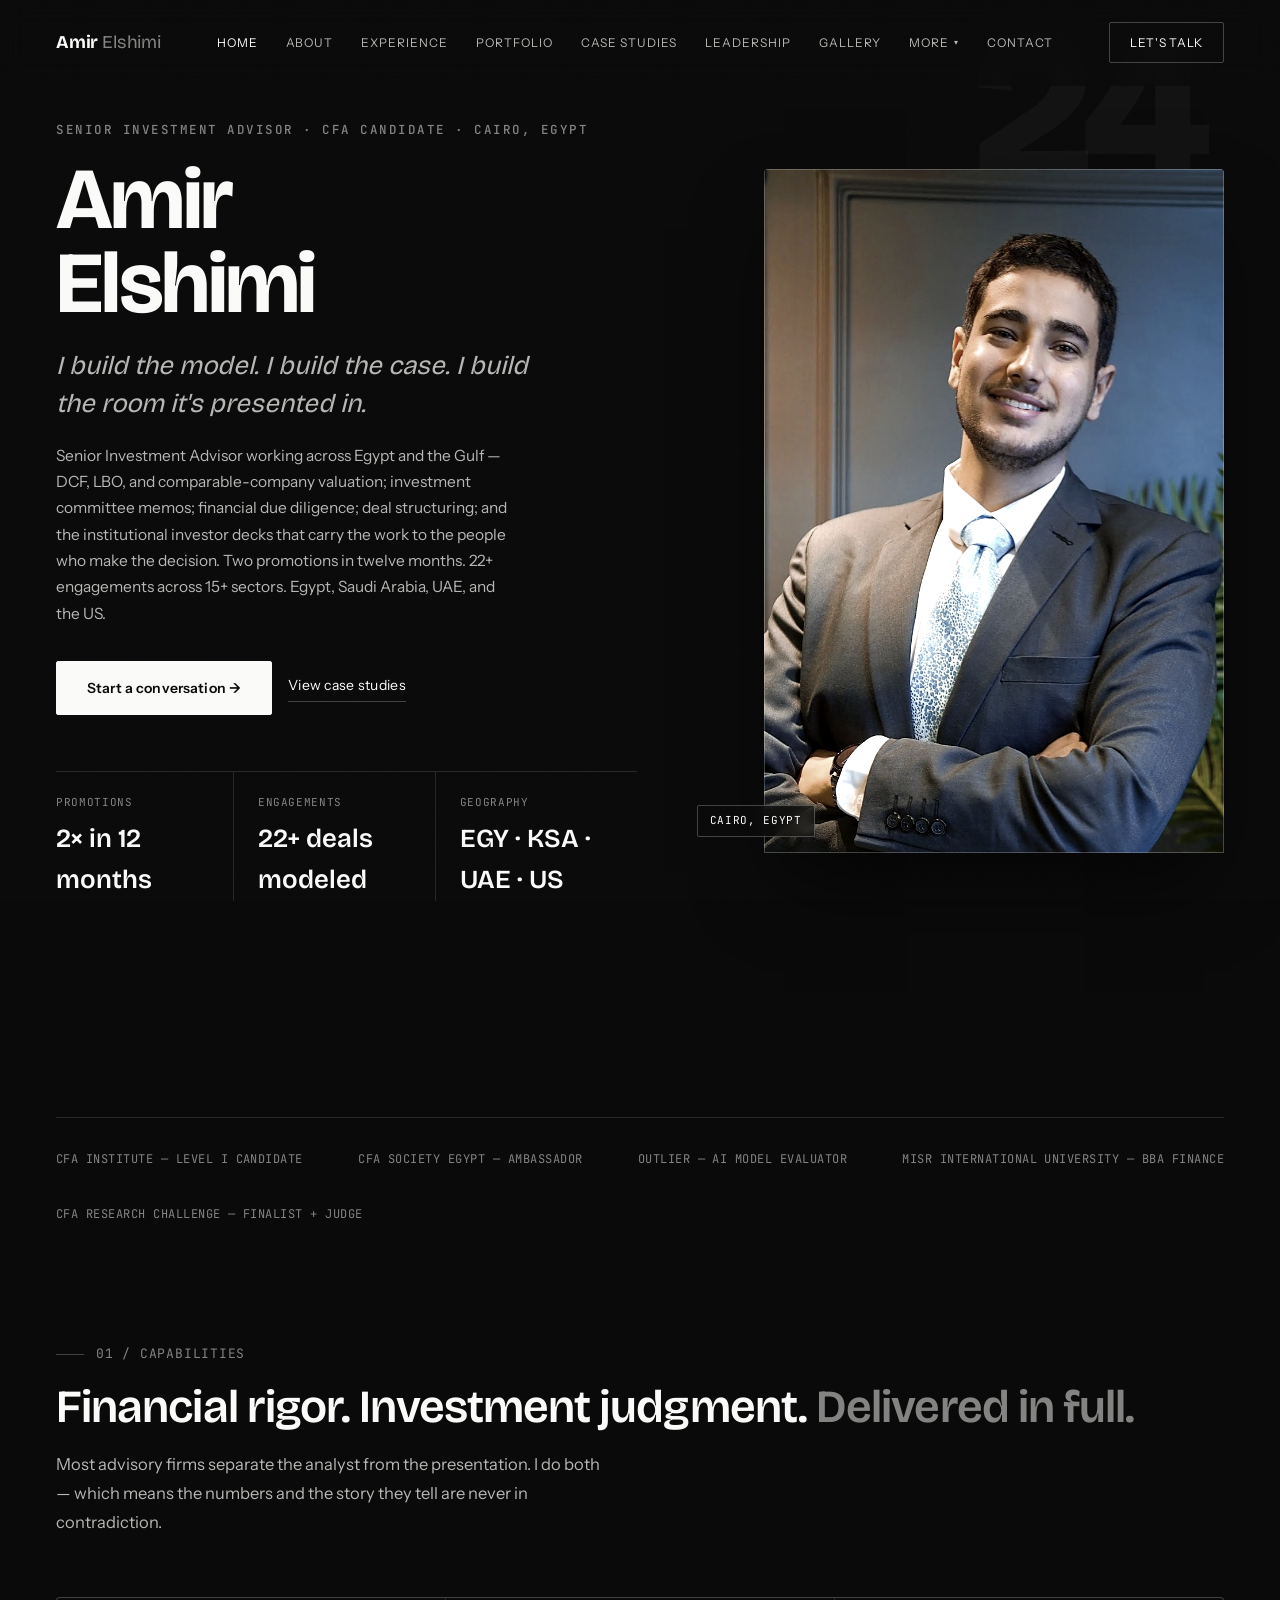
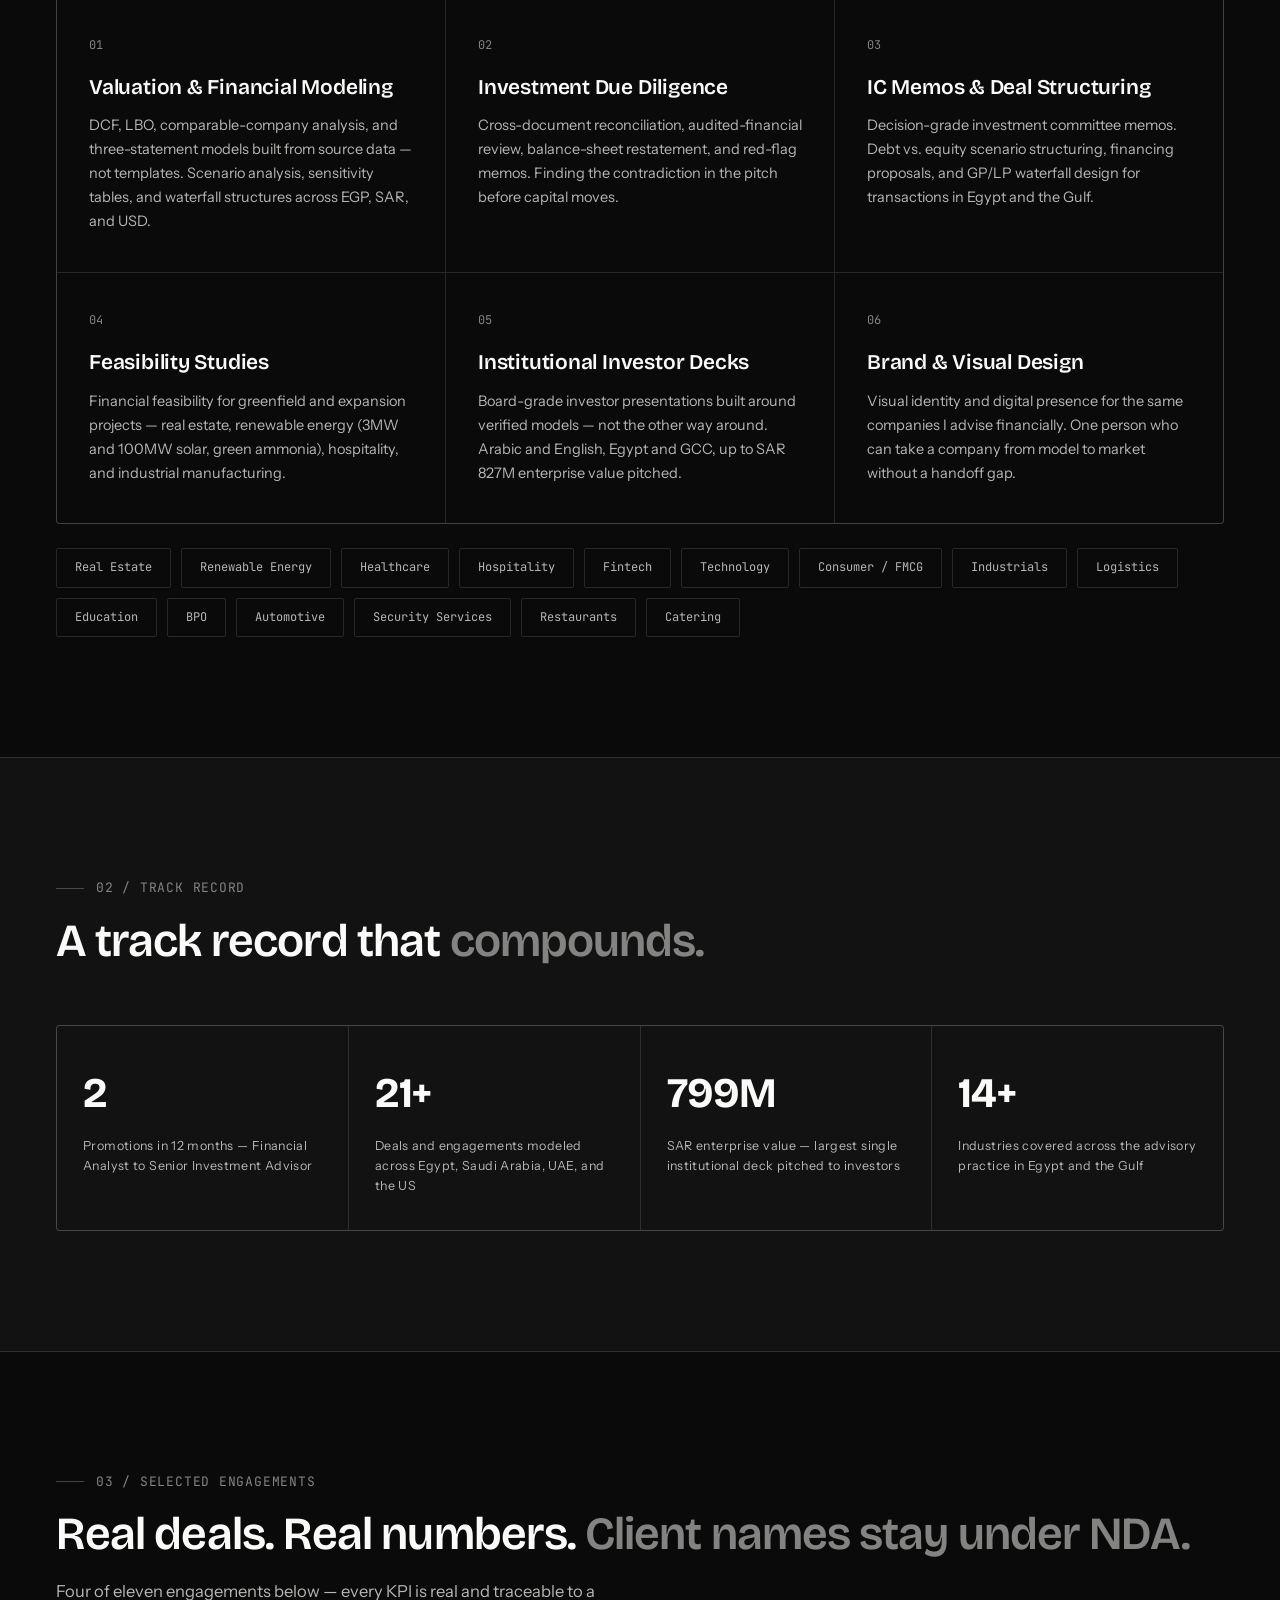
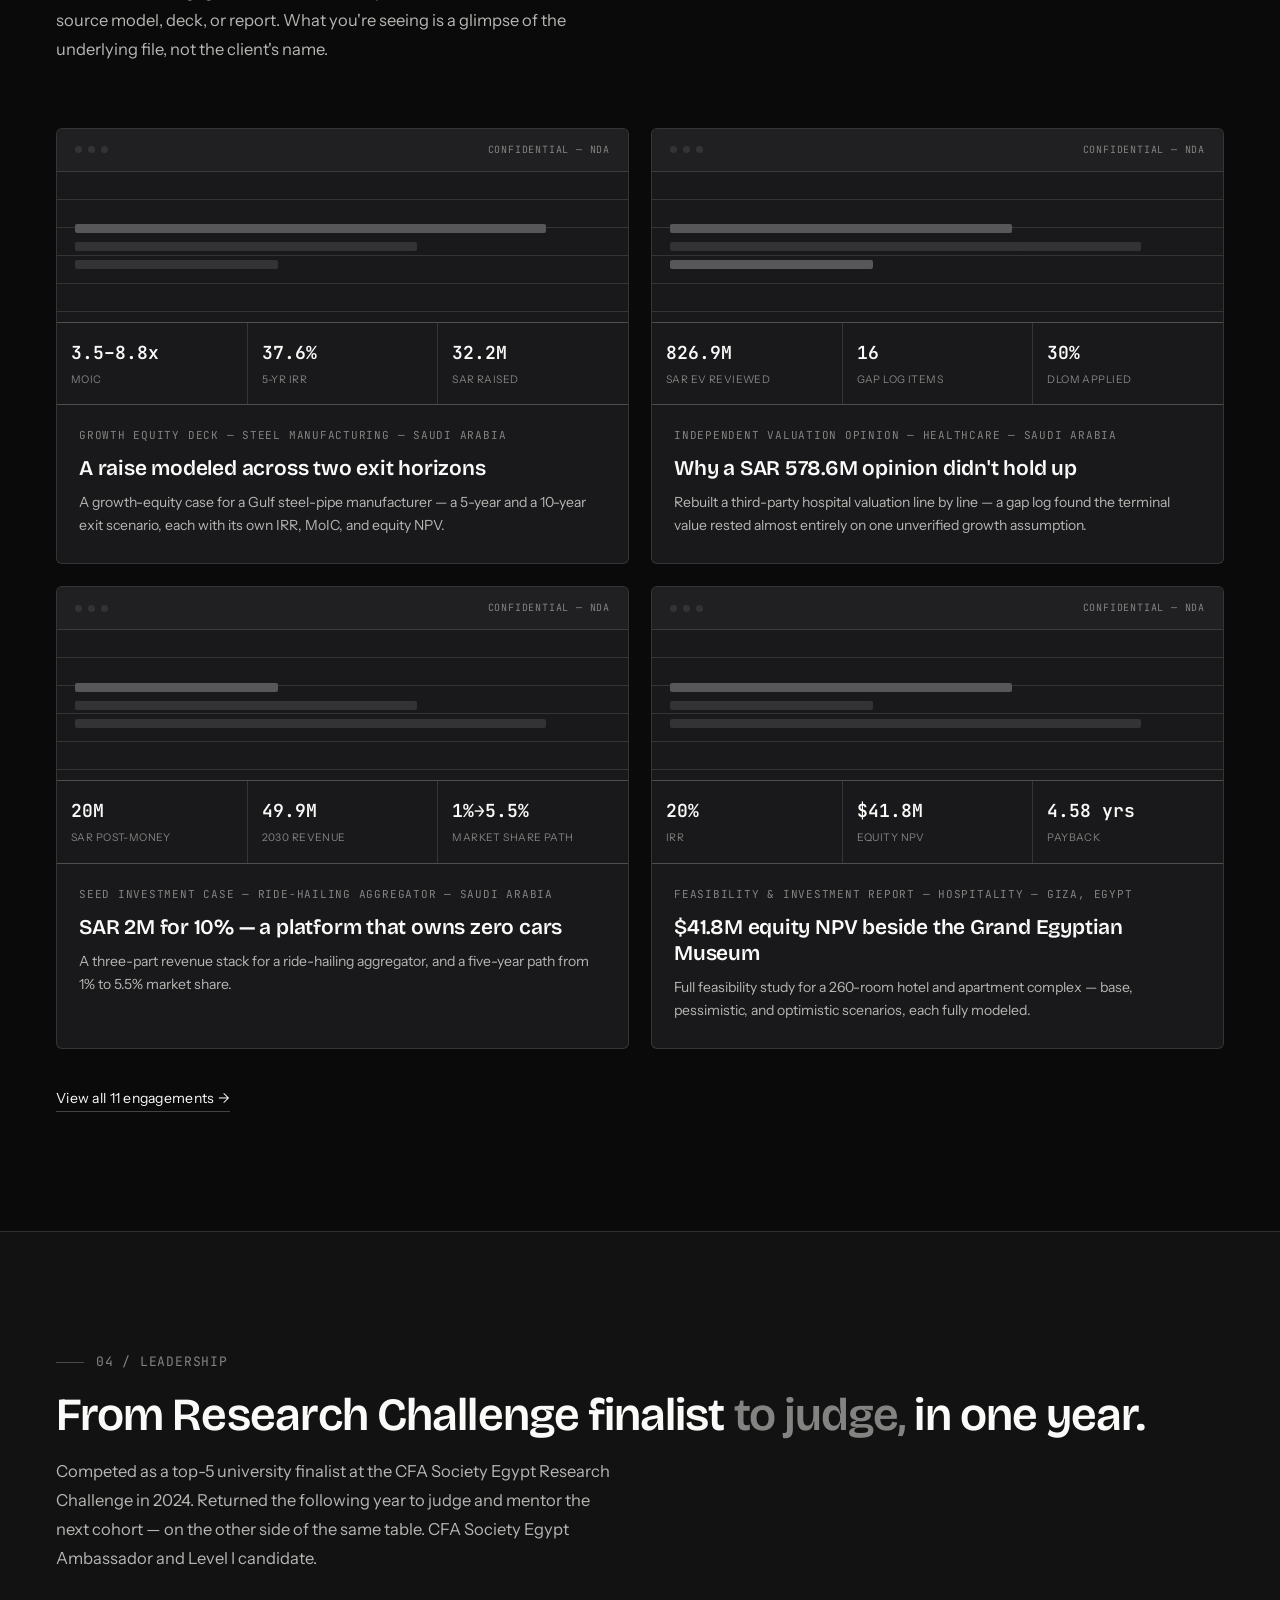
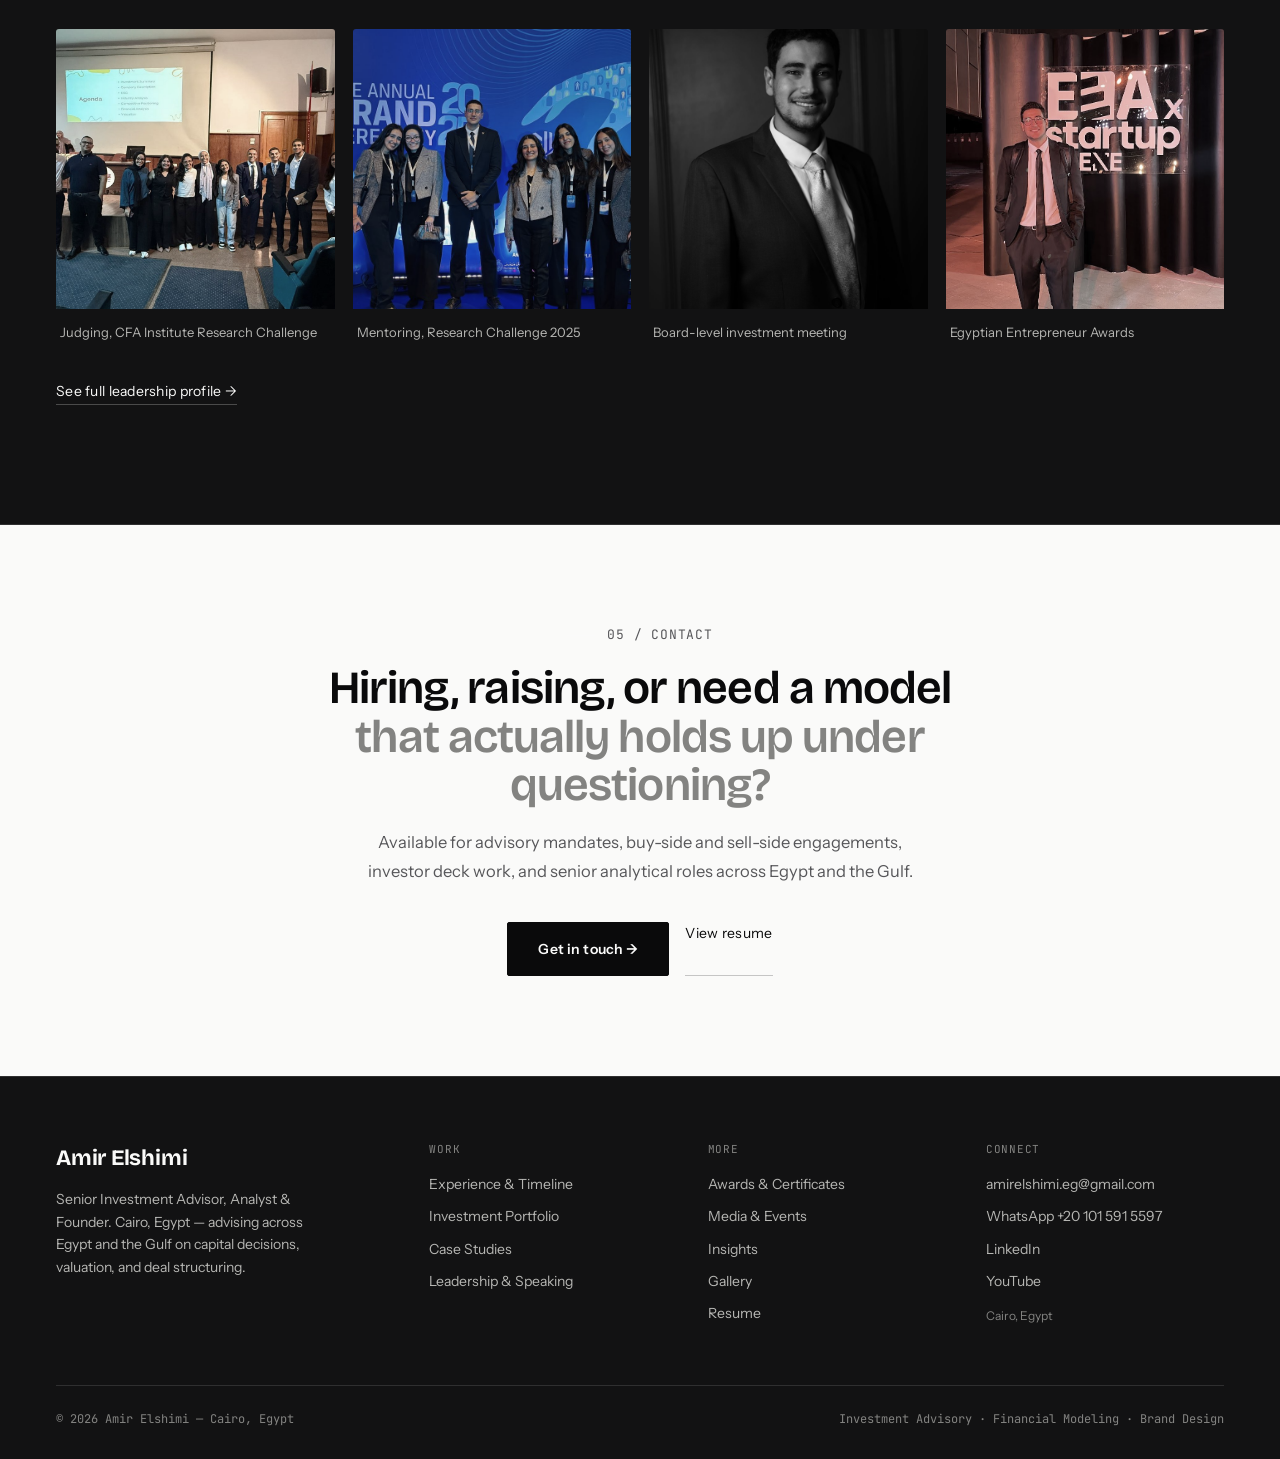
==== commit e46a4244: "Add files via upload" ====
--- a/index.html
+++ b/index.html
@@ -3,12 +3,22 @@
 <head>
 <meta charset="UTF-8">
 <meta name="viewport" content="width=device-width, initial-scale=1.0">
-<title>Amir Elshimi — Senior Investment Advisor, Analyst &amp; Founder</title>
-<meta name="description" content="Amir Elshimi — Senior Investment Advisor and brand designer based in Cairo, working across Egypt and the Gulf. Financial modeling, valuation, due diligence, and the visual identity behind the same deals.">
-<meta property="og:title" content="Amir Elshimi — Investment Advisor, Analyst &amp; Founder">
-<meta property="og:description" content="I structure the deal. I design how it's seen.">
-<meta property="og:image" content="assets/img/hero/hero-main.jpg">
-<meta name="theme-color" content="#0A1A14">
+<title>Amir Elshimi — Senior Investment Advisor, Financial Analyst & Founder | Cairo, Egypt</title>
+<meta name="description" content="Amir Elshimi is a Senior Investment Advisor and financial analyst based in Cairo, Egypt. CFA Level I candidate. Specializes in DCF, LBO, and comparable-company valuation, investment due diligence, IC memos, and deal structuring across Egypt and the Gulf.">
+<meta name="keywords" content="Amir Elshimi, investment advisor Cairo, financial analyst Egypt, DCF modeling, LBO analysis, CFA candidate Egypt, investment advisory Egypt Gulf, financial due diligence, valuation Egypt, مستشار استثماري">
+<meta name="author" content="Amir Elshimi">
+<meta name="robots" content="index, follow">
+<link rel="canonical" href="https://amirmohamed148-pixel.github.io/amir-elshimi-site/index.html">
+<meta property="og:title" content="Amir Elshimi — Senior Investment Advisor, Financial Analyst & Founder | Cairo, Egypt">
+<meta property="og:description" content="Amir Elshimi is a Senior Investment Advisor and financial analyst based in Cairo, Egypt. CFA Level I candidate. Specializes in DCF, LBO, and comparable-company valuation, investment due diligence, IC memos, and deal structuring across Egypt and the Gulf.">
+<meta property="og:image" content="https://amirmohamed148-pixel.github.io/amir-elshimi-site/assets/img/hero/hero-main.jpg">
+<meta property="og:url" content="https://amirmohamed148-pixel.github.io/amir-elshimi-site/index.html">
+<meta property="og:type" content="website">
+<meta name="twitter:card" content="summary_large_image">
+<meta name="twitter:title" content="Amir Elshimi — Senior Investment Advisor, Financial Analyst & Founder | Cairo, Egypt">
+<meta name="twitter:description" content="Amir Elshimi is a Senior Investment Advisor and financial analyst based in Cairo, Egypt. CFA Level I candidate. Specializes in DCF, LBO, and comparable-company valuation, investment due diligence, IC memos, and deal structuring across Egypt and the Gulf.">
+<meta name="twitter:image" content="https://amirmohamed148-pixel.github.io/amir-elshimi-site/assets/img/hero/hero-main.jpg">
+<meta name="theme-color" content="#0A0A0B">
 <link rel="stylesheet" href="assets/css/core.css">
 <script type="application/ld+json">
 {
@@ -16,60 +26,23 @@
   "@type": "Person",
   "name": "Amir Elshimi",
   "jobTitle": "Senior Investment Advisor",
-  "url": "https://amirelshimi.com",
-  "image": "assets/img/hero/hero-main.jpg",
-  "alumniOf": "Misr International University",
-  "knowsAbout": ["Financial Modeling", "Valuation", "Investment Due Diligence", "Brand Design", "CFA"],
-  "address": { "@type": "PostalAddress", "addressLocality": "Cairo", "addressCountry": "EG" }
+  "description": "Investment advisor, financial analyst, and brand designer based in Cairo, Egypt. CFA Level I candidate.",
+  "url": "https://amirmohamed148-pixel.github.io/amir-elshimi-site/",
+  "image": "https://amirmohamed148-pixel.github.io/amir-elshimi-site/assets/img/hero/hero-main.jpg",
+  "sameAs": ["https://www.linkedin.com/in/amir-elshimi-306a02215", "https://www.youtube.com/@amirelshimi"],
+  "alumniOf": {"@type": "CollegeOrUniversity", "name": "Misr International University"},
+  "knowsAbout": ["Financial Modeling", "DCF Valuation", "LBO Analysis", "Investment Due Diligence", "Investment Committee Memos", "Brand Design", "CFA"],
+  "address": {"@type": "PostalAddress", "addressLocality": "Cairo", "addressCountry": "EG"},
+  "email": "amirelshimi.eg@gmail.com",
+  "telephone": "+201015915597"
 }
 </script>
-<style>
-/* ===== Home-page-specific styles ===== */
-.hero{ position:relative; min-height:100vh; display:flex; align-items:center; padding-top:120px; overflow:hidden; }
-.hero::before{ content:""; position:absolute; top:-10%; right:-15%; width:60%; height:70%; background: radial-gradient(circle, var(--amber-glow), transparent 65%); pointer-events:none; z-index:0; }
-.hero-grid{ position:relative; z-index:2; display:grid; grid-template-columns: 1.05fr 0.95fr; align-items:center; gap:24px; width:100%; }
-.hero-copy{ padding-right:20px; }
-.hero-eyebrow{ font-size:13px; letter-spacing:0.16em; text-transform:uppercase; color:var(--amber-soft); font-weight:600; opacity:0; transform:translateY(10px); transition: all 0.7s var(--ease); }
-.hero-name{ font-family:var(--font-display); font-weight:500; font-size: clamp(50px, 6.6vw, 86px); line-height:0.98; letter-spacing:-0.01em; margin-top:18px; }
-.hero-name .line{ display:block; overflow:hidden; }
-.hero-name .line span{ display:block; transform:translateY(110%); transition:transform 0.9s var(--ease); }
-.hero-sub{ font-family:var(--font-display); font-style:italic; font-weight:400; font-size: clamp(19px, 2vw, 25px); opacity:0; margin-top:22px; max-width:480px; line-height:1.45; transform:translateY(10px); transition: all 0.9s var(--ease) 0.15s; }
-.hero-desc{ margin-top:20px; max-width:460px; color: var(--sage); font-size:15.5px; line-height:1.7; opacity:0; transform:translateY(10px); transition: all 0.9s var(--ease) 0.15s; }
-.hero-actions{ margin-top:34px; display:flex; gap:16px; align-items:center; opacity:0; transform:translateY(10px); transition: all 0.9s var(--ease) 0.15s; flex-wrap:wrap; }
-.hero-stats{ opacity:0; transform:translateY(10px); transition: all 0.9s var(--ease) 0.15s; }
-.hero-photo-wrap{ position:relative; z-index:1; display:flex; justify-content:flex-end; align-items:flex-end; height:76vh; opacity:0; transform:translateY(28px); transition: all 1.1s var(--ease) 0.2s; }
-.hero-photo-frame{ position:relative; width:100%; max-width:460px; height:100%; border-radius: 6px 6px 0 0; overflow:hidden; box-shadow: 0 40px 80px -20px rgba(0,0,0,0.6); }
-.hero-photo-frame img{ width:100%; height:100%; object-fit:cover; object-position: top center; filter: saturate(1.02) contrast(1.04); }
-.hero-photo-frame::after{ content:""; position:absolute; inset:0; background: linear-gradient(115deg, transparent 30%, rgba(224,134,58,0.5) 48%, transparent 66%); transform: translateX(-120%); }
-.hero-photo-frame.sweep::after{ animation: sweep 1.3s cubic-bezier(.3,.8,.4,1) forwards; }
-@keyframes sweep{ to{ transform: translateX(120%); } }
-.hero-photo-frame .frame-edge{ position:absolute; inset:0; border:1px solid rgba(245,242,234,0.18); pointer-events:none; }
-.hero-photo-tag{ position:absolute; bottom:16px; left:16px; z-index:3; font-size:11px; letter-spacing:0.08em; text-transform:uppercase; background:rgba(10,26,20,0.55); padding:6px 12px; border-radius:100px; backdrop-filter: blur(6px); border:1px solid rgba(245,242,234,0.2); }
-.hero-ghost-num{ position:absolute; top:0; right:6%; font-family:var(--font-display); font-weight:600; font-size: clamp(140px, 17vw, 240px); color: rgba(245,242,234,0.045); line-height:1; z-index:0; user-select:none; letter-spacing:-0.04em; }
-
-/* org trust strip */
-.org-strip{ display:flex; flex-wrap:wrap; gap:40px; align-items:center; justify-content:space-between; margin-top:64px; padding-top:36px; border-top:1px solid var(--line); }
-.org-item{ font-family:var(--font-mono); font-size:13px; color:var(--sage-dim); letter-spacing:0.03em; }
-
-/* work preview row */
-.work-preview-grid{ margin-top:60px; display:grid; grid-template-columns:repeat(3,1fr); gap:20px; }
-
-@media (max-width:980px){
-  .hero-grid{ grid-template-columns:1fr; }
-  .hero-photo-wrap{ height:48vh; margin-top:36px; justify-content:center; }
-  .hero-ghost-num{ display:none; }
-  .work-preview-grid{ grid-template-columns:1fr; }
-}
-</style>
-</head>
 <body>
-
 <div class="grain"></div>
-
 <header class="site-nav" id="siteNav">
   <div class="wrap nav-inner">
     <a href="index.html" class="nav-mark">Amir <span>Elshimi</span></a>
-            <nav class="nav-links">
+    <nav class="nav-links">
       <a href="index.html" class="active">Home</a>
       <a href="pages/about.html">About</a>
       <a href="pages/experience.html">Experience</a>
@@ -78,60 +51,62 @@
       <a href="pages/leadership.html">Leadership</a>
       <a href="pages/gallery.html">Gallery</a>
       <div class="nav-more">
-        <span class="nav-more-label">More</span>
+        <button class="nav-more-label">More</button>
         <div class="nav-more-menu">
-        <a href="pages/awards.html">Awards</a>
-        <a href="pages/media.html">Media</a>
-        <a href="pages/insights.html">Insights</a>
-        <a href="pages/resume.html">Resume</a>
+          <a href="pages/awards.html">Awards & Certificates</a>
+          <a href="pages/media.html">Media & Events</a>
+          <a href="pages/insights.html">Insights</a>
+          <a href="pages/resume.html">Resume</a>
         </div>
       </div>
       <a href="pages/contact.html">Contact</a>
     </nav>
     <a href="pages/contact.html" class="nav-cta">Let's talk</a>
+    <button class="nav-menu-btn" id="navMenuBtn" aria-label="Toggle menu" aria-expanded="false">
+      <span></span><span></span><span></span>
+    </button>
   </div>
 </header>
-
-<!-- ============================= HERO ============================= -->
 <section class="hero" id="top">
   <div class="hero-ghost-num">24</div>
   <div class="wrap hero-grid">
     <div class="hero-copy">
-      <div class="hero-eyebrow">Senior Investment Advisor · Analyst · Founder — Cairo</div>
+      <div class="hero-eyebrow">Senior Investment Advisor · CFA Candidate · Cairo, Egypt</div>
       <h1 class="hero-name">
         <span class="line"><span>Amir</span></span>
         <span class="line"><span>Elshimi</span></span>
       </h1>
-      <p class="hero-sub">I structure the deal. I design how it's seen.</p>
+      <p class="hero-sub">I build the model. I build the case. I build the room it's presented in.</p>
       <p class="hero-desc">
-        I advise on capital decisions across Egypt and the Gulf — financial modeling,
-        valuation, and due diligence spanning real estate, healthcare, energy, and
-        technology — and I design the brand and the room the work is presented in.
-        Two disciplines, one standard.
+        Senior Investment Advisor working across Egypt and the Gulf — DCF, LBO, and comparable-company
+        valuation; investment committee memos; financial due diligence; deal structuring; and the
+        institutional investor decks that carry the work to the people who make the decision.
+        Two promotions in twelve months. 22+ engagements across 15+ sectors. Egypt, Saudi Arabia, UAE, and the US.
       </p>
       <div class="hero-actions">
         <a href="pages/contact.html" class="btn-primary">Start a conversation →</a>
-        <a href="pages/case-studies.html" class="btn-ghost">See case studies</a>
+        <a href="pages/case-studies.html" class="btn-ghost">View case studies</a>
       </div>
       <div class="stat-strip hero-stats">
         <div class="stat">
-          <div class="stat-label">Trajectory</div>
-          <div class="stat-value">Two promotions, 12 months</div>
+          <div class="stat-label">Promotions</div>
+          <div class="stat-value">2× in 12 months</div>
         </div>
         <div class="stat">
-          <div class="stat-label">Reach</div>
-          <div class="stat-value">Egypt &amp; the Gulf</div>
+          <div class="stat-label">Engagements</div>
+          <div class="stat-value">22+ deals modeled</div>
         </div>
         <div class="stat">
-          <div class="stat-label">Credential</div>
-          <div class="stat-value">CFA Level I candidate</div>
-        </div>
-      </div>
-    </div>
-
+          <div class="stat-label">Geography</div>
+          <div class="stat-value">EGY · KSA · UAE · US</div>
+        </div>
+      </div>
+    </div>
     <div class="hero-photo-wrap" id="heroPhotoWrap">
       <div class="hero-photo-frame" id="heroPhotoFrame">
-        <img src="assets/img/hero/hero-main.jpg" alt="Amir Elshimi, Senior Investment Advisor, Cairo">
+        <img src="assets/img/hero/hero-main.jpg"
+             alt="Amir Elshimi, Senior Investment Advisor, Cairo Egypt"
+             width="460" height="690">
         <div class="frame-edge"></div>
       </div>
       <div class="hero-photo-tag">Cairo, Egypt</div>
@@ -139,191 +114,282 @@
   </div>
 </section>
 
-<!-- ============================= TRUST STRIP ============================= -->
-<section class="section-dark" style="padding:50px 0 0;">
+<!-- Affiliation strip -->
+<section class="section-dark" style="padding:40px 0 0;">
   <div class="wrap">
     <div class="org-strip">
-      <div class="org-item">CFA SOCIETY EGYPT</div>
-      <div class="org-item">MISR INTERNATIONAL UNIVERSITY</div>
-      <div class="org-item">OUTLIER — GPT &amp; GEMINI</div>
-      <div class="org-item">57357 CHILDREN'S CANCER HOSPITAL</div>
-      <div class="org-item">CFA INSTITUTE RESEARCH CHALLENGE</div>
-    </div>
-  </div>
-</section>
-
-<!-- ============================= WHAT I DO ============================= -->
-<section class="section-dark">
-  <div class="wrap">
-    <div class="eyebrow reveal">What I do</div>
-    <h2 class="h2 reveal">The model and the medium, <em>built by the same hand.</em></h2>
-    <p class="lead reveal">Most financial work and most brand work are produced by different people who never talk to each other. I do both, so the numbers and the story they tell always agree.</p>
-
+      <div class="org-item">CFA INSTITUTE — LEVEL I CANDIDATE</div>
+      <div class="org-item">CFA SOCIETY EGYPT — AMBASSADOR</div>
+      <div class="org-item">OUTLIER — AI MODEL EVALUATOR</div>
+      <div class="org-item">MISR INTERNATIONAL UNIVERSITY — BBA FINANCE</div>
+      <div class="org-item">CFA RESEARCH CHALLENGE — FINALIST + JUDGE</div>
+    </div>
+  </div>
+</section>
+
+<!-- What I do -->
+<section class="section-dark" id="services">
+  <div class="wrap">
+    <div class="section-num reveal">01 / CAPABILITIES</div>
+    <h2 class="h2 reveal">Financial rigor. Investment judgment. <em>Delivered in full.</em></h2>
+    <p class="lead reveal">
+      Most advisory firms separate the analyst from the presentation. I do both — which means
+      the numbers and the story they tell are never in contradiction.
+    </p>
     <div class="grid-3 reveal">
       <div class="cell">
-        <div class="cell-num">01 — FINANCE</div>
-        <div class="cell-title">Modeling &amp; valuation</div>
-        <div class="cell-desc">DCF, LBO, and comparable-company analysis built from first principles, not templates.</div>
-      </div>
-      <div class="cell">
-        <div class="cell-num">02 — FINANCE</div>
-        <div class="cell-title">Due diligence &amp; IC memos</div>
-        <div class="cell-desc">Cross-document reconciliation and decision-grade memos written for principals.</div>
-      </div>
-      <div class="cell">
-        <div class="cell-num">03 — FINANCE</div>
-        <div class="cell-title">Deal structuring</div>
-        <div class="cell-desc">Debt vs. equity scenarios and financing proposals, modeled and compared as a real decision.</div>
-      </div>
-      <div class="cell">
-        <div class="cell-num">04 — DESIGN</div>
-        <div class="cell-title">Investor &amp; institutional decks</div>
-        <div class="cell-desc">Board-grade presentations designed to be remembered by people who read hundreds a year.</div>
-      </div>
-      <div class="cell">
-        <div class="cell-num">05 — DESIGN</div>
-        <div class="cell-title">Brand &amp; visual identity</div>
-        <div class="cell-desc">Logo systems and digital presence for the same companies I advise financially.</div>
-      </div>
-      <div class="cell">
-        <div class="cell-num">06 — AI</div>
-        <div class="cell-title">Frontier model evaluation</div>
-        <div class="cell-desc">Training and evaluating GPT and Gemini through Outlier — reasoning under uncertainty, at the source.</div>
-      </div>
-    </div>
-  </div>
-</section>
-
-<!-- ============================= CAREER HIGHLIGHTS ============================= -->
+        <div class="cell-num">01</div>
+        <div class="cell-title">Valuation &amp; Financial Modeling</div>
+        <div class="cell-desc">DCF, LBO, comparable-company analysis, and three-statement models built from source data — not templates. Scenario analysis, sensitivity tables, and waterfall structures across EGP, SAR, and USD.</div>
+      </div>
+      <div class="cell">
+        <div class="cell-num">02</div>
+        <div class="cell-title">Investment Due Diligence</div>
+        <div class="cell-desc">Cross-document reconciliation, audited-financial review, balance-sheet restatement, and red-flag memos. Finding the contradiction in the pitch before capital moves.</div>
+      </div>
+      <div class="cell">
+        <div class="cell-num">03</div>
+        <div class="cell-title">IC Memos &amp; Deal Structuring</div>
+        <div class="cell-desc">Decision-grade investment committee memos. Debt vs. equity scenario structuring, financing proposals, and GP/LP waterfall design for transactions in Egypt and the Gulf.</div>
+      </div>
+      <div class="cell">
+        <div class="cell-num">04</div>
+        <div class="cell-title">Feasibility Studies</div>
+        <div class="cell-desc">Financial feasibility for greenfield and expansion projects — real estate, renewable energy (3MW and 100MW solar, green ammonia), hospitality, and industrial manufacturing.</div>
+      </div>
+      <div class="cell">
+        <div class="cell-num">05</div>
+        <div class="cell-title">Institutional Investor Decks</div>
+        <div class="cell-desc">Board-grade investor presentations built around verified models — not the other way around. Arabic and English, Egypt and GCC, up to SAR 827M enterprise value pitched.</div>
+      </div>
+      <div class="cell">
+        <div class="cell-num">06</div>
+        <div class="cell-title">Brand &amp; Visual Design</div>
+        <div class="cell-desc">Visual identity and digital presence for the same companies I advise financially. One person who can take a company from model to market without a handoff gap.</div>
+      </div>
+    </div>
+    <div class="chip-row reveal">
+      <span class="chip">Real Estate</span>
+      <span class="chip">Renewable Energy</span>
+      <span class="chip">Healthcare</span>
+      <span class="chip">Hospitality</span>
+      <span class="chip">Fintech</span>
+      <span class="chip">Technology</span>
+      <span class="chip">Consumer / FMCG</span>
+      <span class="chip">Industrials</span>
+      <span class="chip">Logistics</span>
+      <span class="chip">Education</span>
+      <span class="chip">BPO</span>
+      <span class="chip">Automotive</span>
+      <span class="chip">Security Services</span>
+      <span class="chip">Restaurants</span>
+      <span class="chip">Catering</span>
+    </div>
+  </div>
+</section>
+
+<!-- Counters -->
 <section class="section-soft">
   <div class="wrap">
-    <div class="eyebrow reveal">By the numbers</div>
+    <div class="section-num reveal">02 / TRACK RECORD</div>
     <h2 class="h2 reveal">A track record that <em>compounds.</em></h2>
-
     <div class="counter-row reveal">
       <div class="counter-cell">
-        <div class="counter-num"><span data-count="2">0</span></div>
-        <div class="counter-label">Promotions in 12 months</div>
+        <div class="counter-num">
+          <span data-count="2">0</span><span class="suffix"></span>
+        </div>
+        <div class="counter-label">Promotions in 12 months — Financial Analyst to Senior Investment Advisor</div>
       </div>
       <div class="counter-cell">
-        <div class="counter-num"><span data-count="8" data-suffix="+">0</span></div>
-        <div class="counter-label">Industries advised across</div>
+        <div class="counter-num">
+          <span data-count="22" data-suffix="+">0</span>
+        </div>
+        <div class="counter-label">Deals and engagements modeled across Egypt, Saudi Arabia, UAE, and the US</div>
       </div>
       <div class="counter-cell">
-        <div class="counter-num"><span data-count="827" data-suffix="M+">0</span></div>
-        <div class="counter-label">SAR enterprise value modeled, single deal</div>
+        <div class="counter-num">
+          <span data-count="827" data-suffix="M">0</span>
+        </div>
+        <div class="counter-label">SAR enterprise value — largest single institutional deck pitched to investors</div>
       </div>
       <div class="counter-cell">
-        <div class="counter-num"><span data-count="2" data-suffix="">0</span></div>
-        <div class="counter-label">Countries of active practice</div>
-      </div>
-    </div>
-  </div>
-</section>
-
-<!-- ============================= FEATURED CASE STUDIES ============================= -->
-<section class="section-paper">
-  <div class="wrap">
-    <div class="eyebrow reveal">Selected work</div>
-    <h2 class="h2 reveal">A few of the engagements <em>I can show.</em></h2>
-    <p class="lead reveal">Most of my work sits under NDA, so client names stay out — the substance, numbers, and methodology are real.</p>
-
-    <div class="case-grid reveal">
-      <a href="pages/case-studies.html" class="case-card">
-        <div class="case-card-img">
-          <img src="assets/img/leadership/board-meeting.jpg" alt="Board meeting">
-          <div class="case-card-tag">Sell-side due diligence — Industrial</div>
-        </div>
-        <div class="case-card-body">
-          <div class="case-card-title">Finding the contradiction in a SAR 200M+ pitch</div>
-          <div class="case-card-desc">Full valuation model and red-flag memo for a Saudi industrial manufacturer.</div>
-          <div class="case-card-figs">
-            <div><div class="case-fig-num">SAR 200M+</div><div class="case-fig-label">Deal value</div></div>
-            <div><div class="case-fig-num">2</div><div class="case-fig-label">Contradictions found</div></div>
-          </div>
+        <div class="counter-num">
+          <span data-count="15" data-suffix="+">0</span>
+        </div>
+        <div class="counter-label">Industries covered across the advisory practice in Egypt and the Gulf</div>
+      </div>
+    </div>
+  </div>
+</section>
+
+<!-- Featured case studies — NDA-safe glimpse format -->
+<section class="section-dark" id="work">
+  <div class="wrap">
+    <div class="section-num reveal">03 / SELECTED ENGAGEMENTS</div>
+    <h2 class="h2 reveal">Real deals. Real numbers. <em>Client names stay under NDA.</em></h2>
+    <p class="lead reveal">
+      Four of eleven engagements below — every KPI is real and traceable to a source model, deck, or report.
+      What you're seeing is a glimpse of the underlying file, not the client's name.
+    </p>
+    <div class="glimpse-grid reveal">
+      <a href="pages/case-studies.html#case-01" class="glimpse-card">
+        <div class="glimpse-chrome">
+          <div class="glimpse-dots"><span></span><span></span><span></span></div>
+          <div class="glimpse-conf">Confidential — NDA</div>
+        </div>
+        <div class="glimpse-mock">
+          <div class="glimpse-bar redact long"></div>
+          <div class="glimpse-bar med"></div>
+          <div class="glimpse-bar short"></div>
+        </div>
+        <div class="glimpse-kpis">
+          <div class="glimpse-kpi"><div class="glimpse-kpi-num">3.5–8.8x</div><div class="glimpse-kpi-label">MoIC</div></div>
+          <div class="glimpse-kpi"><div class="glimpse-kpi-num">37.6%</div><div class="glimpse-kpi-label">5-yr IRR</div></div>
+          <div class="glimpse-kpi"><div class="glimpse-kpi-num">32.2M</div><div class="glimpse-kpi-label">SAR raised</div></div>
+        </div>
+        <div class="glimpse-body">
+          <div class="glimpse-sector">Growth Equity Deck — Steel Manufacturing — Saudi Arabia</div>
+          <div class="glimpse-title">A raise modeled across two exit horizons</div>
+          <div class="glimpse-desc">A growth-equity case for a Gulf steel-pipe manufacturer — a 5-year and a 10-year exit scenario, each with its own IRR, MoIC, and equity NPV.</div>
         </div>
       </a>
-      <a href="pages/case-studies.html" class="case-card">
-        <div class="case-card-img">
-          <img src="assets/img/leadership/green-ammonia-meeting-1.jpg" alt="Energy project meeting">
-          <div class="case-card-tag">Institutional investor deck — Healthcare</div>
-        </div>
-        <div class="case-card-body">
-          <div class="case-card-title">A 28-slide case for an 826M+ enterprise value</div>
-          <div class="case-card-desc">Institutional-grade investor pitch deck for a 100-bed hospital project in the Gulf.</div>
-          <div class="case-card-figs">
-            <div><div class="case-fig-num">SAR 827M</div><div class="case-fig-label">Enterprise value</div></div>
-            <div><div class="case-fig-num">28</div><div class="case-fig-label">Slides modeled</div></div>
-          </div>
+      <a href="pages/case-studies.html#case-02" class="glimpse-card">
+        <div class="glimpse-chrome">
+          <div class="glimpse-dots"><span></span><span></span><span></span></div>
+          <div class="glimpse-conf">Confidential — NDA</div>
+        </div>
+        <div class="glimpse-mock">
+          <div class="glimpse-bar redact med"></div>
+          <div class="glimpse-bar long"></div>
+          <div class="glimpse-bar redact short"></div>
+        </div>
+        <div class="glimpse-kpis">
+          <div class="glimpse-kpi"><div class="glimpse-kpi-num">826.9M</div><div class="glimpse-kpi-label">SAR EV reviewed</div></div>
+          <div class="glimpse-kpi"><div class="glimpse-kpi-num">16</div><div class="glimpse-kpi-label">Gap log items</div></div>
+          <div class="glimpse-kpi"><div class="glimpse-kpi-num">30%</div><div class="glimpse-kpi-label">DLOM applied</div></div>
+        </div>
+        <div class="glimpse-body">
+          <div class="glimpse-sector">Independent Valuation Opinion — Healthcare — Saudi Arabia</div>
+          <div class="glimpse-title">Why a SAR 578.6M opinion didn't hold up</div>
+          <div class="glimpse-desc">Rebuilt a third-party hospital valuation line by line — a gap log found the terminal value rested almost entirely on one unverified growth assumption.</div>
         </div>
       </a>
-    </div>
-    <div style="margin-top:36px;">
-      <a href="pages/case-studies.html" class="btn-ghost">View all case studies →</a>
-    </div>
-  </div>
-</section>
-
-<!-- ============================= SPEAKING / JUDGING HIGHLIGHT ============================= -->
-<section class="section-dark">
-  <div class="wrap">
-    <div class="eyebrow reveal">Speaking &amp; judging</div>
-    <h2 class="h2 reveal">From competitor <em>to judge,</em> in one cycle.</h2>
-    <p class="lead reveal">A finalist in the CFA Society Egypt Research Challenge in 2024 — back the following year as a judge and mentor for the same competition.</p>
-
+      <a href="pages/case-studies.html#case-04" class="glimpse-card">
+        <div class="glimpse-chrome">
+          <div class="glimpse-dots"><span></span><span></span><span></span></div>
+          <div class="glimpse-conf">Confidential — NDA</div>
+        </div>
+        <div class="glimpse-mock">
+          <div class="glimpse-bar redact short"></div>
+          <div class="glimpse-bar med"></div>
+          <div class="glimpse-bar long"></div>
+        </div>
+        <div class="glimpse-kpis">
+          <div class="glimpse-kpi"><div class="glimpse-kpi-num">20M</div><div class="glimpse-kpi-label">SAR post-money</div></div>
+          <div class="glimpse-kpi"><div class="glimpse-kpi-num">49.9M</div><div class="glimpse-kpi-label">2030 revenue</div></div>
+          <div class="glimpse-kpi"><div class="glimpse-kpi-num">1%→5.5%</div><div class="glimpse-kpi-label">Market share path</div></div>
+        </div>
+        <div class="glimpse-body">
+          <div class="glimpse-sector">Seed Investment Case — Ride-Hailing Aggregator — Saudi Arabia</div>
+          <div class="glimpse-title">SAR 2M for 10% — a platform that owns zero cars</div>
+          <div class="glimpse-desc">A three-part revenue stack for a ride-hailing aggregator, and a five-year path from 1% to 5.5% market share.</div>
+        </div>
+      </a>
+      <a href="pages/case-studies.html#case-05" class="glimpse-card">
+        <div class="glimpse-chrome">
+          <div class="glimpse-dots"><span></span><span></span><span></span></div>
+          <div class="glimpse-conf">Confidential — NDA</div>
+        </div>
+        <div class="glimpse-mock">
+          <div class="glimpse-bar redact med"></div>
+          <div class="glimpse-bar short"></div>
+          <div class="glimpse-bar long"></div>
+        </div>
+        <div class="glimpse-kpis">
+          <div class="glimpse-kpi"><div class="glimpse-kpi-num">20%</div><div class="glimpse-kpi-label">IRR</div></div>
+          <div class="glimpse-kpi"><div class="glimpse-kpi-num">$41.8M</div><div class="glimpse-kpi-label">Equity NPV</div></div>
+          <div class="glimpse-kpi"><div class="glimpse-kpi-num">4.58 yrs</div><div class="glimpse-kpi-label">Payback</div></div>
+        </div>
+        <div class="glimpse-body">
+          <div class="glimpse-sector">Feasibility &amp; Investment Report — Hospitality — Giza, Egypt</div>
+          <div class="glimpse-title">$41.8M equity NPV beside the Grand Egyptian Museum</div>
+          <div class="glimpse-desc">Full feasibility study for a 260-room hotel and apartment complex — base, pessimistic, and optimistic scenarios, each fully modeled.</div>
+        </div>
+      </a>
+    </div>
+    <div style="margin-top:36px;" class="reveal">
+      <a href="pages/case-studies.html" class="btn-ghost">View all 11 engagements →</a>
+    </div>
+  </div>
+</section>
+
+<!-- Leadership highlight -->
+<section class="section-soft">
+  <div class="wrap">
+    <div class="section-num reveal">04 / LEADERSHIP</div>
+    <h2 class="h2 reveal">From Research Challenge finalist <em>to judge,</em> in one year.</h2>
+    <p class="lead reveal">
+      Competed as a top-5 university finalist at the CFA Society Egypt Research Challenge in 2024.
+      Returned the following year to judge and mentor the next cohort — on the other side of the same table.
+      CFA Society Egypt Ambassador and Level I candidate.
+    </p>
     <div class="people-strip reveal">
       <div class="people-card">
-        <img src="assets/img/judging/judge-cfa-rc-1.jpg" alt="Judging the CFA Research Challenge">
+        <img src="assets/img/judging/judge-cfa-rc-1.jpg" alt="Amir Elshimi judging the CFA Research Challenge">
         <div class="people-card-cap">Judging, CFA Institute Research Challenge</div>
       </div>
       <div class="people-card">
-        <img src="assets/img/judging/mentor-cfa-rc-2025.jpg" alt="Mentoring at CFA Research Challenge 2025">
-        <div class="people-card-cap">Mentoring, MIU — Research Challenge 2025</div>
+        <img src="assets/img/judging/mentor-cfa-rc-2025.jpg" alt="Amir Elshimi mentoring at CFA Research Challenge 2025">
+        <div class="people-card-cap">Mentoring, Research Challenge 2025</div>
       </div>
       <div class="people-card">
-        <img src="assets/img/networking/networking-parliament-ceo.jpg" alt="Networking with senior industry leaders">
-        <div class="people-card-cap">With a senator &amp; CEO, Egyptian financial sector</div>
+        <img src="assets/img/leadership/board-meeting.jpg" alt="Amir Elshimi at a board meeting">
+        <div class="people-card-cap">Board-level investment meeting</div>
       </div>
       <div class="people-card">
         <img src="assets/img/events/entrepreneur-awards.jpg" alt="Egyptian Entrepreneur Awards">
         <div class="people-card-cap">Egyptian Entrepreneur Awards</div>
       </div>
     </div>
-    <div style="margin-top:36px;">
-      <a href="pages/leadership.html" class="btn-ghost">See leadership &amp; speaking →</a>
-    </div>
-  </div>
-</section>
-
-<!-- ============================= CTA ============================= -->
-<section class="section-emerald" style="text-align:center;">
-  <div class="wrap">
-    <div class="eyebrow reveal" style="justify-content:center; display:flex;">Get in touch</div>
-    <h2 class="h2 reveal" style="margin:0 auto;">Let's talk about <em>what you're building.</em></h2>
-    <p class="lead reveal" style="margin:18px auto 0;">Whether you're hiring, raising, or need the deck redesigned around a model that actually holds up.</p>
-    <div class="reveal" style="margin-top:36px;">
+    <div style="margin-top:36px;" class="reveal">
+      <a href="pages/leadership.html" class="btn-ghost">See full leadership profile →</a>
+    </div>
+  </div>
+</section>
+
+<!-- CTA -->
+<section class="section-paper" style="text-align:center; padding:100px 0;">
+  <div class="wrap">
+    <div class="section-num reveal" style="justify-content:center;">05 / CONTACT</div>
+    <h2 class="h2 reveal" style="margin:16px auto 0;max-width:700px;">
+      Hiring, raising, or need a model<br><em>that actually holds up under questioning?</em>
+    </h2>
+    <p class="lead reveal" style="margin:18px auto 0;">
+      Available for advisory mandates, buy-side and sell-side engagements, investor deck work,
+      and senior analytical roles across Egypt and the Gulf.
+    </p>
+    <div class="reveal" style="margin-top:36px;display:flex;gap:16px;justify-content:center;flex-wrap:wrap;">
       <a href="pages/contact.html" class="btn-primary">Get in touch →</a>
-    </div>
-  </div>
-</section>
-
+      <a href="pages/resume.html" class="btn-ghost">View resume</a>
+    </div>
+  </div>
+</section>
 <footer>
   <div class="wrap">
     <div class="footer-grid">
       <div>
         <div class="footer-brand">Amir Elshimi</div>
-        <p class="footer-tag">Senior Investment Advisor, Analyst, and Brand Designer based in Cairo, working across Egypt and the Gulf.</p>
+        <p class="footer-tag">Senior Investment Advisor, Analyst &amp; Founder. Cairo, Egypt — advising across Egypt and the Gulf on capital decisions, valuation, and deal structuring.</p>
       </div>
       <div class="footer-col">
-        <div class="footer-col-title">Site</div>
-        <a href="pages/about.html">About</a>
-        <a href="pages/experience.html">Experience</a>
+        <div class="footer-col-title">Work</div>
+        <a href="pages/experience.html">Experience &amp; Timeline</a>
         <a href="pages/portfolio.html">Investment Portfolio</a>
         <a href="pages/case-studies.html">Case Studies</a>
+        <a href="pages/leadership.html">Leadership &amp; Speaking</a>
       </div>
       <div class="footer-col">
         <div class="footer-col-title">More</div>
-        <a href="pages/leadership.html">Leadership &amp; Speaking</a>
         <a href="pages/awards.html">Awards &amp; Certificates</a>
         <a href="pages/media.html">Media &amp; Events</a>
         <a href="pages/insights.html">Insights</a>
@@ -332,18 +398,19 @@
       </div>
       <div class="footer-col">
         <div class="footer-col-title">Connect</div>
-        <a href="mailto:amirelshimi.eg@gmail.com">Email</a>
-        <a href="https://wa.me/201015915597" target="_blank" rel="noopener">WhatsApp</a>
+        <a href="mailto:amirelshimi.eg@gmail.com">amirelshimi.eg@gmail.com</a>
+        <a href="https://wa.me/201015915597" target="_blank" rel="noopener">WhatsApp +20 101 591 5597</a>
         <a href="https://www.linkedin.com/in/amir-elshimi-306a02215" target="_blank" rel="noopener">LinkedIn</a>
+        <a href="https://www.youtube.com/@amirelshimi" target="_blank" rel="noopener">YouTube</a>
+        <span style="color:var(--gray-500);font-size:12px">Cairo, Egypt</span>
       </div>
     </div>
     <div class="footer-bottom">
-      <span>Amir Elshimi — Cairo, Egypt — © <span id="year"></span></span>
-      <span>Built with care.</span>
+      <span>© <span id="year"></span> Amir Elshimi — Cairo, Egypt</span>
+      <span>Investment Advisory · Financial Modeling · Brand Design</span>
     </div>
   </div>
 </footer>
-
 <script src="assets/js/core.js"></script>
 </body>
 </html>
--- a/assets/css/core.css
+++ b/assets/css/core.css
@@ -1,42 +1,58 @@
 /* ===========================================================
-   AMIR ELSHIMI — Executive Site v2
-   Core design system — shared across all pages
-   =========================================================== */
-
-@import url('https://fonts.googleapis.com/css2?family=Fraunces:ital,opsz,wght@0,9..144,300..700;1,9..144,400..600&family=General+Sans:wght@400;500;600;700&family=JetBrains+Mono:wght@400;500&display=swap');
+   AMIR ELSHIMI — Executive Site v4
+   Core design system — monochrome / black · white · gray
+   =========================================================== */
+
+@import url('https://fonts.googleapis.com/css2?family=Bricolage+Grotesque:opsz,wght@12..96,300..800&family=Instrument+Sans:ital,wght@0,400..700;1,400..700&family=JetBrains+Mono:wght@400;500;600&display=swap');
 
 :root{
-  --ink: #0A1A14;
-  --ink-soft: #0F241C;
-  --ink-card: #112A21;
-  --emerald: #0F3D2E;
-  --emerald-light: #1B5A44;
-  --paper: #F5F2EA;
-  --paper-dim: #E8E3D5;
-  --sage: #9FBBAA;
-  --sage-dim: #6E8A7A;
-  --amber: #E0863A;
-  --amber-soft: #F0A868;
-  --amber-glow: rgba(224,134,58,0.16);
-  --line: rgba(245,242,234,0.13);
-  --line-strong: rgba(245,242,234,0.22);
-  --line-dark: rgba(10,26,20,0.12);
-
-  --font-display: 'Fraunces', Georgia, serif;
-  --font-body: 'General Sans', -apple-system, BlinkMacSystemFont, sans-serif;
+  --black: #0A0A0B;
+  --black-soft: #121213;
+  --black-card: #19191B;
+  --black-card-2: #202022;
+  --white: #FAFAF9;
+  --white-dim: #E7E7E5;
+  --gray-100: #EFEFED;
+  --gray-300: #B6B6B3;
+  --gray-500: #838381;
+  --gray-650: #57575A;
+  --gray-700: #333336;
+  --line: rgba(250,250,249,0.12);
+  --line-strong: rgba(250,250,249,0.24);
+  --line-dark: rgba(10,10,11,0.12);
+  --line-dark-strong: rgba(10,10,11,0.22);
+
+  --font-display: 'Bricolage Grotesque', 'Arial Narrow', sans-serif;
+  --font-body: 'Instrument Sans', -apple-system, BlinkMacSystemFont, sans-serif;
   --font-mono: 'JetBrains Mono', monospace;
 
   --container: 1240px;
   --container-narrow: 880px;
 
   --ease: cubic-bezier(.16,1,.3,1);
+
+  /* ---- legacy v2/v3 token aliases (kept so existing inline styles across
+     the site keep resolving to the new monochrome palette without a
+     page-by-page rewrite) ---- */
+  --ink: var(--black);
+  --ink-soft: var(--black-soft);
+  --ink-card: var(--black-card);
+  --emerald: var(--black-card-2);
+  --emerald-light: var(--black-card-2);
+  --paper: var(--white);
+  --paper-dim: var(--gray-100);
+  --sage: var(--gray-300);
+  --sage-dim: var(--gray-500);
+  --amber: var(--white);
+  --amber-soft: var(--white);
+  --amber-glow: rgba(250,250,249,0.05);
 }
 
 *{ margin:0; padding:0; box-sizing:border-box; }
 html{ scroll-behavior:smooth; }
 body{
-  background: var(--ink);
-  color: var(--paper);
+  background: var(--black);
+  color: var(--white);
   font-family: var(--font-body);
   font-size:16px;
   line-height:1.6;
@@ -51,131 +67,142 @@
 
 .grain{
   position:fixed; inset:0; pointer-events:none; z-index:9999;
-  opacity:0.03; mix-blend-mode:overlay;
+  opacity:0.035; mix-blend-mode:overlay;
   background-image:url("data:image/svg+xml,%3Csvg xmlns='http://www.w3.org/2000/svg' width='100' height='100'%3E%3Cfilter id='n'%3E%3CfeTurbulence type='fractalNoise' baseFrequency='0.9' numOctaves='2' stitchTiles='stitch'/%3E%3C/filter%3E%3Crect width='100%25' height='100%25' filter='url(%23n)'/%3E%3C/svg%3E");
 }
 
 /* ---------- nav ---------- */
 header.site-nav{
   position:fixed; top:0; left:0; right:0; z-index:300;
-  padding: 20px 0;
-  background: rgba(10,26,20,0.75);
-  backdrop-filter: blur(10px);
+  padding: 22px 0;
+  background: rgba(10,10,11,0.7);
+  backdrop-filter: blur(14px);
   transition: background 0.4s ease, padding 0.4s ease, border-color 0.4s ease;
   border-bottom: 1px solid transparent;
 }
 header.site-nav.scrolled{
-  background: rgba(10,26,20,0.97);
-  padding: 13px 0;
+  background: rgba(10,10,11,0.94);
+  padding: 15px 0;
   border-bottom: 1px solid var(--line);
 }
 .nav-inner{ display:flex; align-items:center; justify-content:space-between; }
-.nav-mark{ font-family:var(--font-display); font-weight:600; font-size:19px; color:var(--paper); white-space:nowrap; }
-.nav-mark span{ color:var(--amber-soft); }
-.nav-links{ display:flex; gap:26px; font-size:12.5px; letter-spacing:0.06em; text-transform:uppercase; color:var(--sage); align-items:center; position:relative; }
-.nav-more{ position:relative; cursor:pointer; }
-.nav-more-label{ display:flex; align-items:center; gap:4px; transition:color 0.25s ease; }
-.nav-more:hover .nav-more-label{ color:var(--amber-soft); }
-.nav-more-label::after{ content:"▾"; font-size:9px; }
+.nav-mark{ font-family:var(--font-display); font-weight:700; font-size:18px; color:var(--white); white-space:nowrap; letter-spacing:-0.01em; }
+.nav-mark span{ color:var(--gray-500); font-weight:400; }
+.nav-links{ display:flex; gap:28px; font-size:12px; letter-spacing:0.08em; text-transform:uppercase; color:var(--gray-300); align-items:center; position:relative; }
+.nav-more{ position:relative; }
+.nav-more-label{ display:flex; align-items:center; gap:5px; transition:color 0.25s ease; cursor:pointer; background:none; border:none; font:inherit; color:inherit; letter-spacing:inherit; text-transform:inherit; padding:0; }
+.nav-more-label::after{ content:"▾"; font-size:8px; transition:transform 0.25s ease; }
+.nav-more.open .nav-more-label{ color:var(--white); }
+.nav-more.open .nav-more-label::after{ transform:rotate(180deg); }
 .nav-more-menu{
-  position:absolute; top:28px; right:0; min-width:200px;
-  background:var(--ink-card); border:1px solid var(--line-strong); border-radius:10px;
+  position:absolute; top:30px; right:0; min-width:210px;
+  background:var(--black-card); border:1px solid var(--line-strong); border-radius:4px;
   padding:8px; opacity:0; pointer-events:none; transform:translateY(-6px);
-  transition: all 0.2s ease; box-shadow:0 20px 40px rgba(0,0,0,0.4);
-}
-.nav-more:hover .nav-more-menu{ opacity:1; pointer-events:auto; transform:translateY(0); }
-.nav-more-menu a{ display:block; padding:10px 14px; border-radius:6px; font-size:12px; letter-spacing:0.04em; transition: background 0.2s ease, color 0.2s ease; }
-.nav-more-menu a:hover{ background:rgba(245,242,234,0.06); color:var(--amber-soft); }
+  transition: opacity 0.2s ease, transform 0.2s ease; box-shadow:0 24px 48px rgba(0,0,0,0.5);
+}
+.nav-more.open .nav-more-menu{ opacity:1; pointer-events:auto; transform:translateY(0); }
+.nav-more-menu a{ display:block; padding:11px 14px; border-radius:3px; font-size:11.5px; letter-spacing:0.05em; transition: background 0.2s ease, color 0.2s ease; }
+.nav-more-menu a:hover{ background:rgba(250,250,249,0.07); color:var(--white); }
 .nav-links a{ transition:color 0.25s ease; white-space:nowrap; }
-.nav-links a:hover, .nav-links a.active{ color: var(--amber-soft); }
-.nav-cta{ font-size:12.5px; letter-spacing:0.06em; text-transform:uppercase; border:1px solid var(--line-strong); padding:9px 18px; border-radius:100px; transition: all 0.25s ease; white-space:nowrap; }
-.nav-cta:hover{ border-color:var(--amber); color:var(--amber-soft); }
-.nav-menu-btn{ display:none; }
+.nav-links a:hover, .nav-links a.active{ color: var(--white); }
+.nav-cta{ font-size:12px; letter-spacing:0.06em; text-transform:uppercase; border:1px solid var(--line-strong); padding:10px 20px; border-radius:2px; transition: all 0.25s ease; white-space:nowrap; }
+.nav-cta:hover{ border-color:var(--white); background:var(--white); color:var(--black); }
+.nav-menu-btn{
+  display:none; position:relative; width:26px; height:18px;
+  background:none; border:none; cursor:pointer; padding:0; z-index:310;
+}
+.nav-menu-btn span{
+  position:absolute; left:0; width:100%; height:1.5px;
+  background:var(--white); transition: transform 0.3s ease, opacity 0.3s ease, top 0.3s ease;
+}
+.nav-menu-btn span:nth-child(1){ top:0; }
+.nav-menu-btn span:nth-child(2){ top:8px; }
+.nav-menu-btn span:nth-child(3){ top:16px; }
+.nav-menu-btn.open span:nth-child(1){ top:8px; transform:rotate(45deg); }
+.nav-menu-btn.open span:nth-child(2){ opacity:0; }
+.nav-menu-btn.open span:nth-child(3){ top:8px; transform:rotate(-45deg); }
 
 /* ---------- breadcrumb / page header (sub-pages) ---------- */
 .page-hero{
-  padding: 170px 0 80px;
+  padding: 176px 0 84px;
   position:relative;
-  background: linear-gradient(180deg, var(--ink) 0%, var(--ink-soft) 100%);
-}
-.page-hero::before{
-  content:"";
-  position:absolute; top:-5%; right:-10%; width:50%; height:60%;
-  background: radial-gradient(circle, var(--amber-glow), transparent 65%);
-  pointer-events:none;
-}
-.breadcrumb{ font-size:12.5px; letter-spacing:0.08em; text-transform:uppercase; color:var(--sage-dim); margin-bottom:20px; position:relative; z-index:2; }
-.breadcrumb a:hover{ color:var(--amber-soft); }
-.page-title{ font-family:var(--font-display); font-weight:500; font-size:clamp(38px,5.5vw,68px); line-height:1.05; letter-spacing:-0.01em; position:relative; z-index:2; max-width:820px; }
-.page-title em{ font-style:italic; color:var(--amber-soft); }
-.page-sub{ margin-top:20px; color:var(--sage); font-size:17px; max-width:620px; line-height:1.7; position:relative; z-index:2; }
+  background: var(--black);
+  border-bottom:1px solid var(--line);
+}
+.breadcrumb{ font-family:var(--font-mono); font-size:12px; letter-spacing:0.06em; text-transform:uppercase; color:var(--gray-500); margin-bottom:22px; position:relative; z-index:2; }
+.breadcrumb a:hover{ color:var(--white); }
+.page-title{ font-family:var(--font-display); font-weight:600; font-size:clamp(38px,5.5vw,68px); line-height:1.02; letter-spacing:-0.02em; position:relative; z-index:2; max-width:820px; }
+.page-title em{ font-style:normal; color:var(--gray-500); }
+.page-sub{ margin-top:20px; color:var(--gray-300); font-size:17px; max-width:620px; line-height:1.7; position:relative; z-index:2; }
 
 /* ---------- typography helpers ---------- */
-.eyebrow{ font-size:12.5px; letter-spacing:0.15em; text-transform:uppercase; color:var(--amber-soft); font-weight:600; }
-.h2{ font-family:var(--font-display); font-weight:500; font-size:clamp(30px,4vw,46px); line-height:1.1; letter-spacing:-0.01em; }
-.h2 em{ font-style:italic; color:var(--amber-soft); }
-.lead{ margin-top:18px; max-width:560px; color:var(--sage); font-size:16.5px; line-height:1.75; }
+.eyebrow{ font-family:var(--font-mono); font-size:12px; letter-spacing:0.1em; text-transform:uppercase; color:var(--gray-500); font-weight:500; }
+.h2{ font-family:var(--font-display); font-weight:600; font-size:clamp(30px,4vw,46px); line-height:1.06; letter-spacing:-0.02em; }
+.h2 em{ font-style:normal; color:var(--gray-500); }
+.lead{ margin-top:18px; max-width:560px; color:var(--gray-300); font-size:16.5px; line-height:1.75; }
 .mono{ font-family:var(--font-mono); }
 
 /* ---------- section shell ---------- */
-section{ position:relative; padding:110px 0; }
-.section-dark{ background:var(--ink); }
-.section-soft{ background:var(--ink-soft); }
-.section-paper{ background:var(--paper); color:var(--ink); }
-.section-paper .eyebrow{ color:#B5631F; }
-.section-paper .lead{ color:#5C6B61; }
-.section-paper .h2 em{ color:#B5631F; }
-.section-emerald{ background:var(--emerald); }
+section{ position:relative; padding:120px 0; }
+.section-dark{ background:var(--black); }
+.section-soft{ background:var(--black-soft); border-top:1px solid var(--line); border-bottom:1px solid var(--line); }
+.section-paper{ background:var(--white); color:var(--black); }
+.section-paper .eyebrow{ color:var(--gray-650); }
+.section-paper .lead{ color:var(--gray-650); }
+.section-paper .h2 em{ color:var(--gray-500); }
+.section-paper hr, .section-paper .stat:not(:first-child){ border-color:var(--line-dark); }
+.section-emerald{ background:var(--black-card-2); border-top:1px solid var(--line-strong); border-bottom:1px solid var(--line-strong); }
 
 /* ---------- buttons ---------- */
 .btn-primary{
-  background:var(--amber); color:var(--ink);
-  padding:14px 30px; border-radius:100px;
-  font-size:14px; font-weight:600; letter-spacing:0.02em;
-  transition: all 0.25s ease; display:inline-flex; align-items:center; gap:8px;
-  border:none; cursor:pointer;
-}
-.btn-primary:hover{ background:var(--amber-soft); transform:translateY(-1px); }
+  background:var(--white); color:var(--black);
+  padding:15px 30px; border-radius:2px;
+  font-size:14px; font-weight:600; letter-spacing:0.01em;
+  transition: all 0.25s ease; display:inline-flex; align-items:center; gap:9px;
+  border:1px solid var(--white); cursor:pointer;
+}
+.btn-primary:hover{ background:transparent; color:var(--white); transform:translateY(-1px); }
+.section-paper .btn-primary{ background:var(--black); color:var(--white); border-color:var(--black); }
+.section-paper .btn-primary:hover{ background:transparent; color:var(--black); }
 .btn-ghost{
-  color:var(--paper); font-size:14px; letter-spacing:0.02em;
+  color:var(--white); font-size:14px; letter-spacing:0.02em;
   border-bottom:1px solid var(--line-strong); padding-bottom:4px;
   transition: border-color 0.25s ease, color 0.25s ease;
 }
-.btn-ghost:hover{ border-color:var(--amber); color:var(--amber-soft); }
-.section-paper .btn-ghost{ color:var(--ink); border-bottom-color:rgba(10,26,20,0.25); }
-.section-paper .btn-ghost:hover{ color:#B5631F; border-color:#B5631F; }
+.btn-ghost:hover{ border-color:var(--white); color:var(--white); }
+.section-paper .btn-ghost{ color:var(--black); border-bottom-color:var(--line-dark-strong); }
+.section-paper .btn-ghost:hover{ color:var(--black); border-color:var(--black); }
 
 /* ---------- stat strip ---------- */
 .stat-strip{ display:flex; flex-wrap:wrap; border-top:1px solid var(--line); margin-top:56px; }
 .stat{ flex:1; min-width:160px; padding:22px 24px 0 0; }
 .stat:not(:first-child){ padding-left:24px; border-left:1px solid var(--line); }
-.stat-label{ font-size:11px; letter-spacing:0.08em; text-transform:uppercase; color:var(--amber-soft); }
-.stat-value{ font-family:var(--font-display); font-size:26px; margin-top:6px; }
+.stat-label{ font-family:var(--font-mono); font-size:11px; letter-spacing:0.06em; text-transform:uppercase; color:var(--gray-500); }
+.stat-value{ font-family:var(--font-display); font-weight:600; font-size:26px; margin-top:6px; }
 .stat-value .count{ font-family:var(--font-mono); }
 
 /* ---------- glass card ---------- */
 .glass-card{
-  background: rgba(245,242,234,0.04);
+  background: rgba(250,250,249,0.03);
   border:1px solid var(--line);
-  border-radius:16px;
-  backdrop-filter: blur(6px);
+  border-radius:4px;
   transition: background 0.3s ease, border-color 0.3s ease, transform 0.3s ease;
 }
-.glass-card:hover{ background: rgba(245,242,234,0.07); border-color:var(--line-strong); transform:translateY(-3px); }
+.glass-card:hover{ background: rgba(250,250,249,0.06); border-color:var(--line-strong); transform:translateY(-3px); }
 
 /* ---------- capability / feature grid ---------- */
-.grid-3{ display:grid; grid-template-columns:repeat(3,1fr); gap:1px; background:var(--line); border:1px solid var(--line); border-radius:16px; overflow:hidden; margin-top:60px; }
-.grid-2{ display:grid; grid-template-columns:repeat(2,1fr); gap:1px; background:var(--line); border:1px solid var(--line); border-radius:16px; overflow:hidden; margin-top:60px; }
-.cell{ background:var(--ink); padding:36px 32px; transition:background 0.3s ease; }
-.cell:hover{ background:var(--ink-soft); }
-.cell-num{ font-family:var(--font-mono); font-size:12.5px; color:var(--amber-soft); letter-spacing:0.04em; }
-.cell-title{ font-family:var(--font-display); font-size:21px; margin-top:14px; }
-.cell-desc{ margin-top:10px; font-size:14.5px; color:var(--sage); line-height:1.65; }
+.grid-3{ display:grid; grid-template-columns:repeat(3,1fr); gap:1px; background:var(--line); border:1px solid var(--line); border-radius:4px; overflow:hidden; margin-top:60px; }
+.grid-2{ display:grid; grid-template-columns:repeat(2,1fr); gap:1px; background:var(--line); border:1px solid var(--line); border-radius:4px; overflow:hidden; margin-top:60px; }
+.cell{ background:var(--black); padding:38px 32px; transition:background 0.3s ease; }
+.cell:hover{ background:var(--black-soft); }
+.cell-num{ font-family:var(--font-mono); font-size:12px; color:var(--gray-500); letter-spacing:0.04em; }
+.cell-title{ font-family:var(--font-display); font-weight:600; font-size:21px; margin-top:16px; letter-spacing:-0.01em; }
+.cell-desc{ margin-top:10px; font-size:14.5px; color:var(--gray-300); line-height:1.65; }
 
 /* ---------- pill / chip ---------- */
 .chip-row{ display:flex; flex-wrap:wrap; gap:10px; margin-top:24px; }
-.chip{ border:1px solid var(--line); border-radius:100px; padding:9px 18px; font-size:13px; color:var(--sage); transition:all 0.25s ease; }
-.chip:hover{ border-color:var(--amber); color:var(--amber-soft); }
+.chip{ border:1px solid var(--line); border-radius:2px; padding:9px 18px; font-family:var(--font-mono); font-size:12px; color:var(--gray-300); transition:all 0.25s ease; }
+.chip:hover{ border-color:var(--white); color:var(--white); }
 
 /* ===========================================================
    INTERACTIVE TIMELINE
@@ -185,58 +212,69 @@
 .tl-item{ position:relative; padding-bottom:64px; opacity:0; transform:translateX(-12px); transition: all 0.7s var(--ease); }
 .tl-item.in{ opacity:1; transform:translateX(0); }
 .tl-item:last-child{ padding-bottom:0; }
-.tl-dot{ position:absolute; left:-45px; top:4px; width:10px; height:10px; border-radius:50%; background:var(--amber); box-shadow:0 0 0 4px var(--ink), 0 0 0 5px var(--line-strong); }
-.tl-year{ font-family:var(--font-mono); font-size:13px; color:var(--amber-soft); letter-spacing:0.04em; }
-.tl-title{ font-family:var(--font-display); font-size:23px; margin-top:8px; }
-.tl-desc{ margin-top:10px; max-width:580px; color:var(--sage); font-size:15px; line-height:1.7; }
-.tl-tag{ display:inline-block; margin-top:14px; font-size:11px; letter-spacing:0.06em; text-transform:uppercase; color:var(--sage-dim); border:1px solid var(--line); border-radius:100px; padding:5px 14px; }
-
-/* ===========================================================
-   CASE STUDY CARD (Investment Portfolio / Case Studies index)
-   =========================================================== */
-.case-grid{ margin-top:64px; display:grid; grid-template-columns:repeat(2,1fr); gap:24px; }
-.case-card{ border-radius:18px; overflow:hidden; position:relative; background:var(--ink-card); border:1px solid var(--line); transition: transform 0.35s var(--ease), border-color 0.35s ease; }
-.case-card:hover{ transform:translateY(-5px); border-color:var(--line-strong); }
-.case-card-img{ height:220px; overflow:hidden; position:relative; }
-.case-card-img img{ width:100%; height:100%; object-fit:cover; transition: transform 0.6s ease; filter:saturate(0.92) contrast(1.05); }
-.case-card:hover .case-card-img img{ transform:scale(1.06); }
-.case-card-img::after{ content:""; position:absolute; inset:0; background:linear-gradient(180deg, transparent 40%, rgba(10,26,20,0.85) 100%); }
-.case-card-tag{ position:absolute; bottom:14px; left:18px; z-index:2; font-size:11px; letter-spacing:0.07em; text-transform:uppercase; color:var(--amber-soft); }
-.case-card-body{ padding:26px 26px 30px; }
-.case-card-title{ font-family:var(--font-display); font-size:21px; line-height:1.3; }
-.case-card-desc{ margin-top:10px; font-size:14px; color:var(--sage); line-height:1.65; }
-.case-card-figs{ display:flex; gap:24px; margin-top:18px; }
-.case-fig-num{ font-family:var(--font-mono); font-size:17px; color:var(--paper); }
-.case-fig-label{ font-size:10.5px; letter-spacing:0.05em; text-transform:uppercase; color:var(--sage-dim); margin-top:2px; }
+.tl-dot{ position:absolute; left:-45px; top:4px; width:9px; height:9px; border-radius:50%; background:var(--white); box-shadow:0 0 0 4px var(--black), 0 0 0 5px var(--line-strong); }
+.tl-year{ font-family:var(--font-mono); font-size:13px; color:var(--gray-500); letter-spacing:0.04em; }
+.tl-title{ font-family:var(--font-display); font-weight:600; font-size:23px; margin-top:8px; letter-spacing:-0.01em; }
+.tl-desc{ margin-top:10px; max-width:580px; color:var(--gray-300); font-size:15px; line-height:1.7; }
+.tl-tag{ display:inline-block; margin-top:14px; font-family:var(--font-mono); font-size:11px; letter-spacing:0.05em; text-transform:uppercase; color:var(--gray-500); border:1px solid var(--line); border-radius:2px; padding:5px 14px; }
+
+/* ===========================================================
+   GLIMPSE CARD (Case Studies — NDA-safe format)
+   =========================================================== */
+.glimpse-grid{ margin-top:64px; display:grid; grid-template-columns:repeat(2,1fr); gap:22px; }
+.glimpse-card{ border:1px solid var(--line); border-radius:6px; overflow:hidden; background:var(--black-card); transition:transform 0.35s var(--ease), border-color 0.35s ease; }
+.glimpse-card:hover{ transform:translateY(-4px); border-color:var(--line-strong); }
+.glimpse-chrome{ display:flex; align-items:center; justify-content:space-between; padding:13px 18px; border-bottom:1px solid var(--line); background:var(--black-card-2); }
+.glimpse-dots{ display:flex; gap:6px; }
+.glimpse-dots span{ width:7px; height:7px; border-radius:50%; background:var(--gray-700); }
+.glimpse-conf{ font-family:var(--font-mono); font-size:10px; letter-spacing:0.08em; text-transform:uppercase; color:var(--gray-500); }
+.glimpse-mock{ padding:22px 18px; min-height:150px; display:flex; flex-direction:column; gap:9px; justify-content:center; background:
+    repeating-linear-gradient(transparent, transparent 27px, var(--line) 27px, var(--line) 28px); }
+.glimpse-bar{ height:9px; border-radius:2px; background:var(--gray-700); }
+.glimpse-bar.redact{ background:var(--gray-650); position:relative; overflow:hidden; }
+.glimpse-bar.short{ width:38%; }
+.glimpse-bar.med{ width:64%; }
+.glimpse-bar.long{ width:88%; }
+.glimpse-kpis{ display:grid; grid-template-columns:repeat(3,1fr); gap:1px; background:var(--line); border-top:1px solid var(--line); border-bottom:1px solid var(--line); }
+.glimpse-kpi{ background:var(--black-card); padding:16px 14px; }
+.glimpse-kpi-num{ font-family:var(--font-mono); font-weight:600; font-size:18px; color:var(--white); }
+.glimpse-kpi-label{ margin-top:4px; font-size:10.5px; letter-spacing:0.04em; text-transform:uppercase; color:var(--gray-500); }
+.glimpse-body{ padding:22px 22px 26px; }
+.glimpse-sector{ font-family:var(--font-mono); font-size:11px; letter-spacing:0.07em; text-transform:uppercase; color:var(--gray-500); }
+.glimpse-title{ font-family:var(--font-display); font-weight:600; font-size:21px; margin-top:10px; line-height:1.25; letter-spacing:-0.01em; }
+.glimpse-desc{ margin-top:10px; font-size:14px; color:var(--gray-300); line-height:1.65; }
+.glimpse-tags{ display:flex; flex-wrap:wrap; gap:8px; margin-top:16px; }
+.glimpse-tag{ font-family:var(--font-mono); font-size:10.5px; letter-spacing:0.04em; text-transform:uppercase; color:var(--gray-500); border:1px solid var(--line); border-radius:2px; padding:5px 10px; }
+.glimpse-tag.public{ color:var(--white); border-color:var(--line-strong); }
 
 /* ===========================================================
    GALLERY
    =========================================================== */
 .gallery-grid{ margin-top:50px; display:grid; grid-template-columns:repeat(4,1fr); gap:14px; grid-auto-flow:dense; }
-.gallery-item{ position:relative; border-radius:10px; overflow:hidden; cursor:pointer; }
-.gallery-item img{ width:100%; height:100%; object-fit:cover; transition: transform 0.5s ease, filter 0.5s ease; filter:saturate(0.9); }
-.gallery-item:hover img{ transform:scale(1.07); filter:saturate(1.05); }
+.gallery-item{ position:relative; border-radius:3px; overflow:hidden; cursor:pointer; }
+.gallery-item img{ width:100%; height:100%; object-fit:cover; transition: transform 0.5s ease, filter 0.5s ease; filter:grayscale(0.35) contrast(1.05); }
+.gallery-item:hover img{ transform:scale(1.06); filter:grayscale(0); }
 .gallery-item.tall{ grid-row: span 2; }
 .gallery-item.wide{ grid-column: span 2; }
-.gallery-cap{ position:absolute; bottom:0; left:0; right:0; padding:12px 14px; font-size:11.5px; color:var(--paper); background:linear-gradient(180deg,transparent,rgba(10,26,20,0.92)); opacity:0; transition:opacity 0.3s ease; }
+.gallery-cap{ position:absolute; bottom:0; left:0; right:0; padding:12px 14px; font-size:11.5px; color:var(--white); background:linear-gradient(180deg,transparent,rgba(10,10,11,0.94)); opacity:0; transition:opacity 0.3s ease; }
 .gallery-item:hover .gallery-cap{ opacity:1; }
 
 /* ===========================================================
    PEOPLE STRIP (networking photos)
    =========================================================== */
 .people-strip{ margin-top:56px; display:grid; grid-template-columns:repeat(4,1fr); gap:18px; }
-.people-card{ border-radius:12px; overflow:hidden; }
-.people-card img{ width:100%; height:280px; object-fit:cover; filter:saturate(0.9); }
-.people-card-cap{ padding:14px 4px 0; font-size:13px; color:var(--sage); line-height:1.5; }
+.people-card{ border-radius:3px; overflow:hidden; }
+.people-card img{ width:100%; height:280px; object-fit:cover; filter:grayscale(0.35); }
+.people-card-cap{ padding:14px 4px 0; font-size:13px; color:var(--gray-300); line-height:1.5; }
 
 /* ===========================================================
    ANIMATED COUNTER BLOCK
    =========================================================== */
-.counter-row{ display:grid; grid-template-columns:repeat(4,1fr); gap:1px; background:var(--line); border:1px solid var(--line); border-radius:16px; overflow:hidden; margin-top:60px; }
-.counter-cell{ background:var(--ink-soft); padding:34px 26px; text-align:left; }
-.counter-num{ font-family:var(--font-display); font-weight:500; font-size:42px; color:var(--paper); }
-.counter-num .suffix{ color:var(--amber-soft); }
-.counter-label{ margin-top:8px; font-size:12.5px; letter-spacing:0.04em; color:var(--sage); }
+.counter-row{ display:grid; grid-template-columns:repeat(4,1fr); gap:1px; background:var(--line); border:1px solid var(--line); border-radius:4px; overflow:hidden; margin-top:60px; }
+.counter-cell{ background:var(--black-soft); padding:34px 26px; text-align:left; }
+.counter-num{ font-family:var(--font-display); font-weight:700; font-size:42px; color:var(--white); letter-spacing:-0.02em; }
+.counter-num .suffix{ color:var(--gray-500); }
+.counter-label{ margin-top:8px; font-size:12.5px; letter-spacing:0.03em; color:var(--gray-300); }
 
 /* ===========================================================
    REVEAL ANIMATION
@@ -247,29 +285,50 @@
 /* ===========================================================
    FOOTER
    =========================================================== */
-footer{ background:var(--ink-soft); padding:60px 0 30px; border-top:1px solid var(--line); }
+footer{ background:var(--black-soft); padding:64px 0 30px; border-top:1px solid var(--line); }
 .footer-grid{ display:grid; grid-template-columns:1.4fr 1fr 1fr 1fr; gap:40px; }
-.footer-brand{ font-family:var(--font-display); font-size:22px; }
-.footer-tag{ margin-top:12px; color:var(--sage); font-size:14px; max-width:280px; line-height:1.6; }
-.footer-col-title{ font-size:11.5px; letter-spacing:0.08em; text-transform:uppercase; color:var(--sage-dim); margin-bottom:14px; }
-.footer-col a{ display:block; margin-bottom:10px; font-size:14px; color:var(--sage); transition:color 0.2s ease; }
-.footer-col a:hover{ color:var(--amber-soft); }
-.footer-bottom{ margin-top:50px; padding-top:24px; border-top:1px solid var(--line); display:flex; justify-content:space-between; flex-wrap:wrap; gap:12px; font-size:12.5px; color:var(--sage-dim); }
+.footer-brand{ font-family:var(--font-display); font-weight:700; font-size:22px; letter-spacing:-0.01em; }
+.footer-tag{ margin-top:12px; color:var(--gray-300); font-size:14px; max-width:280px; line-height:1.6; }
+.footer-col-title{ font-family:var(--font-mono); font-size:11px; letter-spacing:0.07em; text-transform:uppercase; color:var(--gray-500); margin-bottom:14px; }
+.footer-col a{ display:block; margin-bottom:10px; font-size:14px; color:var(--gray-300); transition:color 0.2s ease; }
+.footer-col a:hover{ color:var(--white); }
+.footer-bottom{ margin-top:50px; padding-top:24px; border-top:1px solid var(--line); display:flex; justify-content:space-between; flex-wrap:wrap; gap:12px; font-family:var(--font-mono); font-size:12px; color:var(--gray-500); }
 
 /* ===========================================================
    RESPONSIVE
    =========================================================== */
 @media (max-width: 980px){
-  .nav-links{ display:none; }
-  .grid-3, .case-grid, .people-strip{ grid-template-columns:1fr 1fr; }
+  .nav-menu-btn{ display:block; }
+  .nav-links{
+    display:flex; flex-direction:column; align-items:flex-start; gap:0;
+    position:fixed; top:0; right:0; height:100vh; width:min(320px,82vw);
+    background:var(--black-card); border-left:1px solid var(--line-strong);
+    padding:110px 32px 40px; margin:0; z-index:305;
+    transform:translateX(100%); transition:transform 0.35s cubic-bezier(.16,1,.3,1);
+    overflow-y:auto; box-shadow:-30px 0 60px rgba(0,0,0,0.5);
+  }
+  .nav-links.open{ transform:translateX(0); }
+  .nav-links a{ width:100%; padding:15px 0; border-bottom:1px solid var(--line); font-size:14px; }
+  .nav-more{ width:100%; }
+  .nav-more-label{ width:100%; padding:15px 0; border-bottom:1px solid var(--line); justify-content:space-between; }
+  .nav-more.open .nav-more-label::after{ transform:rotate(180deg); }
+  .nav-more-menu{
+    position:static; opacity:1; pointer-events:auto; transform:none;
+    background:none; border:none; box-shadow:none; padding:0 0 0 14px;
+    max-height:0; overflow:hidden; transition:max-height 0.3s ease;
+  }
+  .nav-more.open .nav-more-menu{ max-height:260px; }
+  .nav-more-menu a{ border-bottom:none; padding:12px 0; }
+  .grid-3, .glimpse-grid, .people-strip{ grid-template-columns:1fr 1fr; }
   .counter-row{ grid-template-columns:repeat(2,1fr); }
   .gallery-grid{ grid-template-columns:repeat(2,1fr); }
   .footer-grid{ grid-template-columns:1fr 1fr; gap:30px; }
 }
+body.nav-open{ overflow:hidden; }
 @media (max-width: 640px){
   .wrap, .wrap-narrow{ padding:0 22px; }
-  section{ padding:72px 0; }
-  .grid-3, .grid-2, .case-grid, .people-strip, .counter-row{ grid-template-columns:1fr; }
+  section{ padding:76px 0; }
+  .grid-3, .grid-2, .glimpse-grid, .people-strip, .counter-row{ grid-template-columns:1fr; }
   .gallery-grid{ grid-template-columns:repeat(2,1fr); }
   .gallery-item.wide{ grid-column:span 2; }
   .stat-strip{ flex-direction:column; gap:18px; }
@@ -277,4 +336,96 @@
   .footer-grid{ grid-template-columns:1fr; gap:28px; }
   .timeline{ padding-left:28px; }
   .tl-dot{ left:-33px; }
-}
+  .glimpse-kpis{ grid-template-columns:1fr 1fr 1fr; }
+}
+
+/* ─── hero ─── */
+.hero{ position:relative; min-height:100vh; display:flex; align-items:center; padding-top:120px; overflow:hidden; }
+.hero-grid{ position:relative; z-index:2; display:grid; grid-template-columns:1.05fr 0.95fr; align-items:center; gap:24px; width:100%; }
+.hero-copy{ padding-right:20px; }
+.hero-eyebrow{ font-family:var(--font-mono); font-size:12.5px; letter-spacing:0.12em; text-transform:uppercase; color:var(--gray-500); font-weight:500; opacity:0; transform:translateY(10px); }
+.hero-name{ font-family:var(--font-display); font-weight:700; font-size:clamp(50px,6.8vw,90px); line-height:0.96; letter-spacing:-0.03em; margin-top:18px; }
+.hero-name .line{ display:block; overflow:hidden; }
+.hero-name .line span{ display:block; transform:translateY(110%); transition:transform 0.9s cubic-bezier(.16,1,.3,1); }
+.hero-sub{ font-family:var(--font-display); font-weight:400; font-style:italic; font-size:clamp(19px,2.2vw,26px); opacity:0; margin-top:22px; max-width:480px; line-height:1.45; transform:translateY(10px); color:var(--gray-300); }
+.hero-desc{ margin-top:20px; max-width:460px; color:var(--gray-300); font-size:15.5px; line-height:1.7; opacity:0; transform:translateY(10px); }
+.hero-actions{ margin-top:34px; display:flex; gap:16px; align-items:center; opacity:0; transform:translateY(10px); flex-wrap:wrap; }
+.hero-stats{ opacity:0; transform:translateY(10px); }
+.hero-photo-wrap{ position:relative; z-index:1; display:flex; justify-content:flex-end; align-items:flex-end; height:76vh; opacity:0; transform:translateY(28px); transition:all 1.1s cubic-bezier(.16,1,.3,1) 0.2s; }
+.hero-photo-frame{ position:relative; width:100%; max-width:460px; height:100%; border-radius:4px 4px 0 0; overflow:hidden; box-shadow:0 40px 80px -20px rgba(0,0,0,0.7); }
+.hero-photo-frame img{ width:100%; height:100%; object-fit:cover; object-position:top center; filter:grayscale(0.5) contrast(1.08); }
+.hero-photo-frame::after{ content:""; position:absolute; inset:0; background:linear-gradient(115deg,transparent 30%,rgba(250,250,249,0.35) 48%,transparent 66%); transform:translateX(-120%); }
+.hero-photo-frame.sweep::after{ animation:sweep 1.3s cubic-bezier(.3,.8,.4,1) forwards; }
+@keyframes sweep{ to{ transform:translateX(120%); } }
+.hero-photo-frame .frame-edge{ position:absolute; inset:0; border:1px solid var(--line-strong); pointer-events:none; }
+.hero-photo-tag{ position:absolute; bottom:16px; left:16px; z-index:3; font-family:var(--font-mono); font-size:11px; letter-spacing:0.06em; text-transform:uppercase; background:rgba(10,10,11,0.6); padding:6px 12px; border-radius:2px; backdrop-filter:blur(6px); border:1px solid var(--line-strong); }
+.hero-ghost-num{ position:absolute; top:0; right:6%; font-family:var(--font-display); font-weight:800; font-size:clamp(140px,17vw,240px); color:rgba(250,250,249,0.035); line-height:1; z-index:0; user-select:none; letter-spacing:-0.05em; }
+
+/* ─── org strip ─── */
+.org-strip{ display:flex; flex-wrap:wrap; gap:36px; align-items:center; justify-content:space-between; margin-top:56px; padding-top:32px; border-top:1px solid var(--line); }
+.org-item{ font-family:var(--font-mono); font-size:12px; color:var(--gray-500); letter-spacing:0.04em; }
+
+/* ─── story layout ─── */
+.story-layout{ display:grid; grid-template-columns:0.85fr 1.15fr; gap:60px; align-items:start; }
+.story-text p{ color:var(--gray-300); font-size:16px; line-height:1.85; margin-bottom:22px; }
+.story-text strong{ color:var(--white); font-weight:600; }
+.story-text em{ font-family:var(--font-display); font-weight:600; font-style:normal; color:var(--white); }
+
+/* ─── lead grid (leadership cards) ─── */
+.lead-grid{ margin-top:48px; display:grid; grid-template-columns:repeat(3,1fr); gap:20px; }
+
+/* ─── cert cards ─── */
+.cert-timeline-grid{ margin-top:52px; display:grid; grid-template-columns:repeat(3,1fr); gap:18px; }
+.cert-card{ border:1px solid var(--line); border-radius:4px; padding:24px; transition:all 0.3s ease; }
+.cert-card:hover{ border-color:var(--line-strong); transform:translateY(-3px); }
+.cert-year{ font-family:var(--font-mono); font-size:12px; color:var(--gray-500); letter-spacing:0.04em; }
+.cert-title{ font-family:var(--font-display); font-weight:600; font-size:17px; margin-top:10px; line-height:1.3; letter-spacing:-0.01em; }
+.cert-issuer{ margin-top:8px; font-size:13px; color:var(--gray-300); line-height:1.5; }
+.cert-cat{ display:inline-block; margin-top:14px; font-family:var(--font-mono); font-size:10.5px; letter-spacing:0.05em; text-transform:uppercase; color:var(--gray-500); border:1px solid var(--line); border-radius:2px; padding:4px 12px; }
+
+/* ─── article list (insights) ─── */
+.article-list{ display:flex; flex-direction:column; margin-top:60px; }
+.article-row{ display:grid; grid-template-columns:130px 1fr; gap:32px; padding:44px 0; border-top:1px solid var(--line); }
+.article-date{ font-family:var(--font-mono); font-size:12.5px; color:var(--gray-500); padding-top:6px; }
+.article-tag{ font-family:var(--font-mono); font-size:11px; letter-spacing:0.06em; text-transform:uppercase; color:var(--gray-500); }
+.article-title{ font-family:var(--font-display); font-weight:600; font-size:26px; margin-top:10px; line-height:1.25; letter-spacing:-0.01em; }
+.article-body{ margin-top:16px; }
+.article-body p{ color:var(--gray-300); font-size:15.5px; line-height:1.85; margin-bottom:16px; }
+
+/* ─── intent buttons ─── */
+.intent-row{ margin-top:44px; display:flex; gap:12px; justify-content:center; flex-wrap:wrap; }
+.intent-btn{ border:1px solid var(--line); border-radius:2px; padding:12px 24px; font-size:14px; transition:all 0.25s ease; cursor:pointer; background:transparent; color:var(--white); }
+.intent-btn:hover, .intent-btn.active{ border-color:var(--white); background:var(--white); color:var(--black); }
+
+/* ─── filter row (gallery) ─── */
+.filter-row{ display:flex; gap:10px; margin-top:32px; flex-wrap:wrap; }
+.filter-btn{ border:1px solid var(--line); border-radius:2px; padding:9px 18px; font-family:var(--font-mono); font-size:12px; color:var(--gray-300); cursor:pointer; background:transparent; transition:all 0.25s ease; }
+.filter-btn:hover, .filter-btn.active{ border-color:var(--white); background:var(--white); color:var(--black); }
+
+/* ─── numbered section marker ─── */
+.section-num{ font-family:var(--font-mono); font-size:13px; color:var(--gray-500); letter-spacing:0.06em; display:flex; align-items:center; gap:12px; margin-bottom:18px; }
+.section-num::before{ content:""; width:28px; height:1px; background:var(--line-strong); }
+.section-paper .section-num{ color:var(--gray-650); }
+
+/* ─── logo / affiliation marquee ─── */
+.marquee{ overflow:hidden; margin-top:56px; padding-top:32px; border-top:1px solid var(--line); mask-image: linear-gradient(90deg, transparent, #000 8%, #000 92%, transparent); }
+.marquee-track{ display:flex; gap:64px; width:max-content; animation: marquee 32s linear infinite; }
+.marquee-item{ font-family:var(--font-mono); font-size:12.5px; letter-spacing:0.06em; color:var(--gray-500); white-space:nowrap; }
+@keyframes marquee{ from{ transform:translateX(0); } to{ transform:translateX(-50%); } }
+
+/* ─── responsive additions ─── */
+@media (max-width:980px){
+  .hero-grid{ grid-template-columns:1fr; }
+  .hero-photo-wrap{ height:48vh; margin-top:36px; justify-content:center; }
+  .hero-ghost-num{ display:none; }
+  .story-layout{ grid-template-columns:1fr; }
+  .lead-grid{ grid-template-columns:1fr 1fr; }
+  .cert-timeline-grid{ grid-template-columns:1fr 1fr; }
+}
+@media (max-width:640px){
+  .lead-grid{ grid-template-columns:1fr; }
+  .cert-timeline-grid{ grid-template-columns:1fr; }
+  .article-row{ grid-template-columns:1fr; gap:8px; }
+  .hero-actions{ flex-direction:column; align-items:flex-start; gap:12px; }
+  .glimpse-kpis{ grid-template-columns:1fr; }
+}
